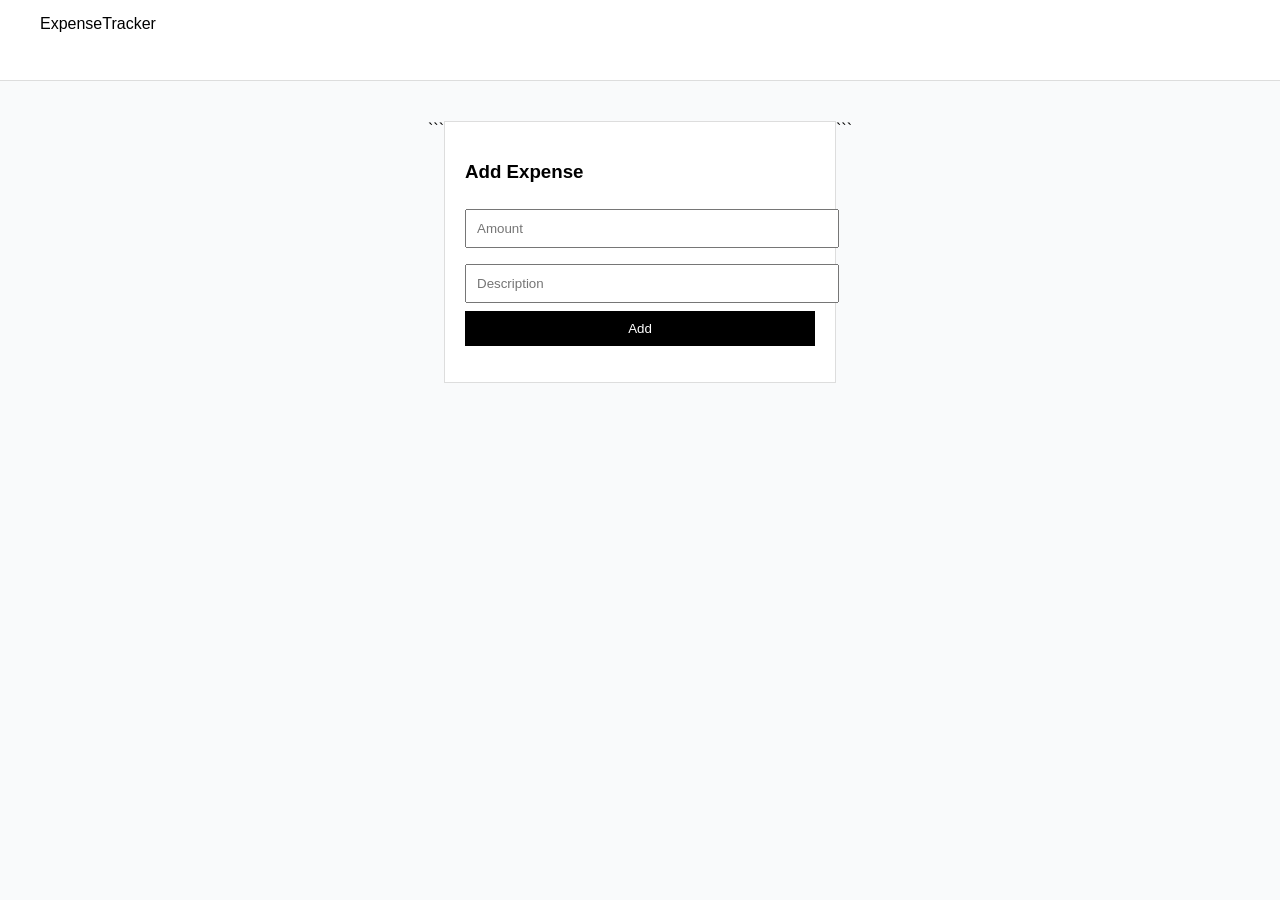
==== expense-tracker/expense-tracker/src/main/resources/static/index.html @ 2851a175 "Add files via upload" ====
<!DOCTYPE html>

<html>
<head>
    <title>Expense Tracker</title>
    <link rel="stylesheet" href="style.css">
</head>

<body>

<div class="navbar">
    <div class="logo">ExpenseTracker</div>
    <div class="nav-links">
        <button onclick="showSection('expense')">Add Expense</button>
        <button onclick="showSection('table')">View Expenses</button>
        <button onclick="showSection('category')">Categories</button>
        <button onclick="showSection('budget')">Budget</button>
    </div>
</div>

<div class="container">

    ```
    <div id="expense" class="card">
        <h3>Add Expense</h3>
        <input id="amount" placeholder="Amount">
        <input id="desc" placeholder="Description">
        <button onclick="addExpense()">Add</button>
        <p id="message"></p>
    </div>

    <div id="table" class="card hidden">
        <h3>All Expenses</h3>
        <table>
            <thead>
            <tr>
                <th>Amount</th>
                <th>Description</th>
            </tr>
            </thead>
            <tbody id="expenseTable"></tbody>
        </table>
    </div>

    <div id="category" class="card hidden">
        <h3>Add Category</h3>
        <input id="catName">
        <button onclick="addCategory()">Add</button>
    </div>

    <div id="budget" class="card hidden">
        <h3>Set Budget</h3>
        <input id="month">
        <input id="budgetAmount">
        <button onclick="addBudget()">Save</button>
    </div>
    ```

</div>

<script src="app.js"></script>

</body>
</html>
---- expense-tracker/expense-tracker/src/main/resources/static/style.css ----
body {
margin: 0;
font-family: sans-serif;
background: #f9fafb;
}

.navbar {
display: flex;
justify-content: space-between;
padding: 15px 40px;
background: white;
border-bottom: 1px solid #ddd;
}

.nav-links {
display: flex;
gap: 20px;
}

.nav-links button {
background: none;
border: none;
cursor: pointer;
}

.container {
display: flex;
justify-content: center;
margin-top: 40px;
}

.card {
width: 350px;
padding: 20px;
background: white;
border: 1px solid #ddd;
}

input {
width: 100%;
padding: 10px;
margin: 8px 0;
}

button {
padding: 10px;
width: 100%;
background: black;
color: white;
border: none;
}

.hidden {
display: none;
}

table {
width: 100%;
margin-top: 10px;
}
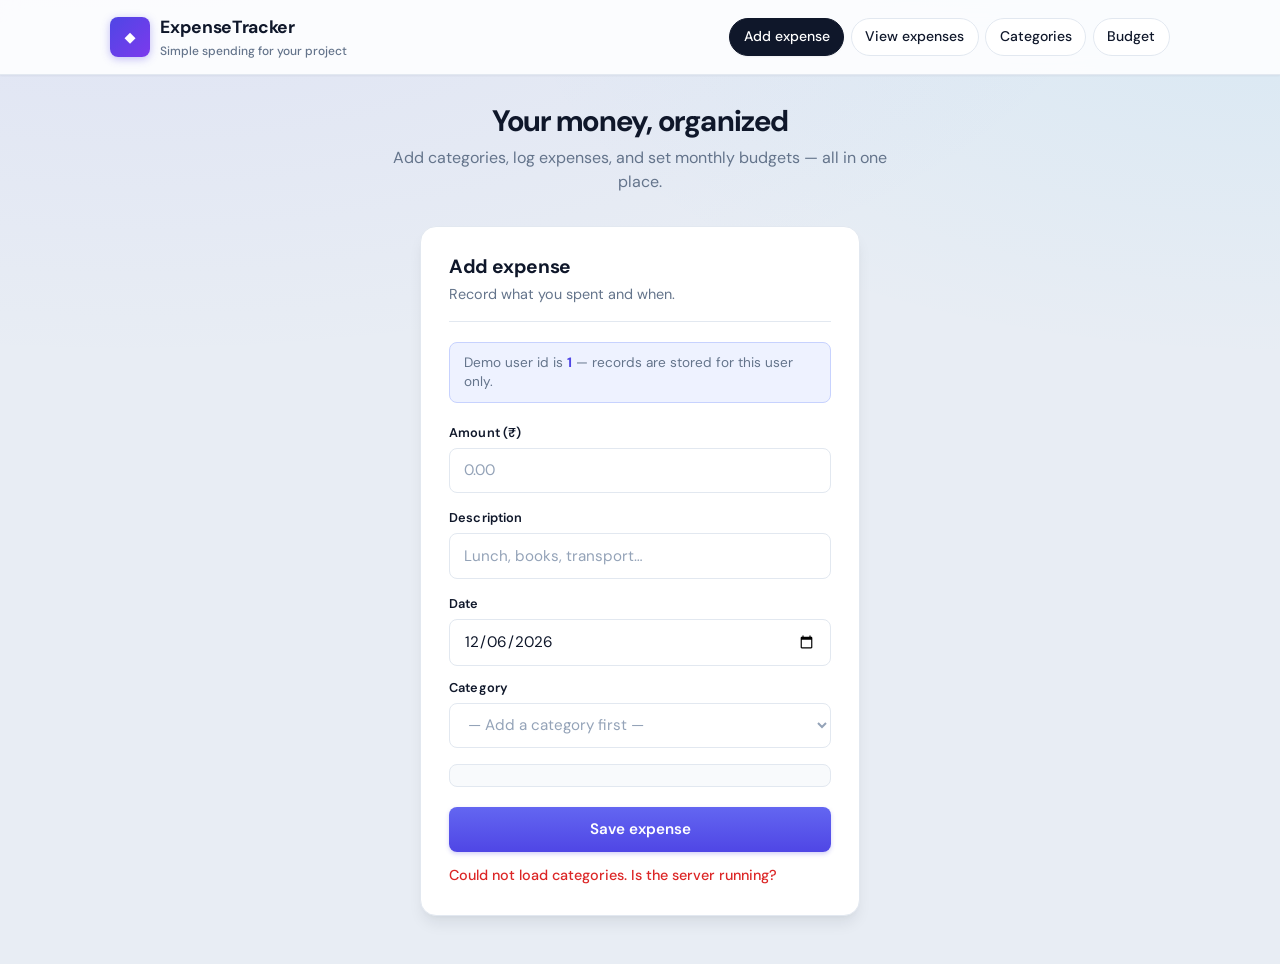
==== commit 3f63a519: "commit" ====
--- a/expense-tracker/expense-tracker/src/main/resources/static/index.html
+++ b/expense-tracker/expense-tracker/src/main/resources/static/index.html
@@ -1,64 +1,133 @@
 <!DOCTYPE html>
-
-<html>
+<html lang="en">
 <head>
+    <meta charset="UTF-8">
+    <meta name="viewport" content="width=device-width, initial-scale=1.0">
     <title>Expense Tracker</title>
+    <link rel="preconnect" href="https://fonts.googleapis.com">
+    <link rel="preconnect" href="https://fonts.gstatic.com" crossorigin>
+    <link href="https://fonts.googleapis.com/css2?family=DM+Sans:ital,opsz,wght@0,9..40,400;0,9..40,500;0,9..40,600;0,9..40,700&display=swap" rel="stylesheet">
     <link rel="stylesheet" href="style.css">
 </head>
+<body>
+    <header class="site-header">
+        <div class="site-header__inner">
+            <div class="brand" title="Expense Tracker">
+                <span class="brand__icon" aria-hidden="true">◆</span>
+                <div class="brand__text">
+                    <span class="brand__name">ExpenseTracker</span>
+                    <span class="brand__tagline">Simple spending for your project</span>
+                </div>
+            </div>
+            <nav class="nav" aria-label="Sections">
+                <button type="button" class="nav-btn active" data-section="expense">Add expense</button>
+                <button type="button" class="nav-btn" data-section="table">View expenses</button>
+                <button type="button" class="nav-btn" data-section="category">Categories</button>
+                <button type="button" class="nav-btn" data-section="budget">Budget</button>
+            </nav>
+        </div>
+    </header>
 
-<body>
+    <main class="page">
+        <div class="page__intro">
+            <h1 class="page__title">Your money, organized</h1>
+            <p class="page__subtitle">Add categories, log expenses, and set monthly budgets — all in one place.</p>
+        </div>
 
-<div class="navbar">
-    <div class="logo">ExpenseTracker</div>
-    <div class="nav-links">
-        <button onclick="showSection('expense')">Add Expense</button>
-        <button onclick="showSection('table')">View Expenses</button>
-        <button onclick="showSection('category')">Categories</button>
-        <button onclick="showSection('budget')">Budget</button>
-    </div>
-</div>
+        <div class="container">
+            <div id="expense" class="card">
+                <div class="card__head">
+                    <h2 class="card__title">Add expense</h2>
+                    <p class="card__desc">Record what you spent and when.</p>
+                </div>
+                <p class="callout">Demo user id is <strong>1</strong> — records are stored for this user only.</p>
+                <div class="field">
+                    <label for="amount">Amount (₹)</label>
+                    <input id="amount" type="number" min="0" step="0.01" placeholder="0.00" inputmode="decimal" required>
+                </div>
+                <div class="field">
+                    <label for="desc">Description</label>
+                    <input id="desc" type="text" placeholder="Lunch, books, transport…" autocomplete="off">
+                </div>
+                <div class="field-row">
+                    <div class="field">
+                        <label for="expenseDate">Date</label>
+                        <input id="expenseDate" type="date" required>
+                    </div>
+                    <div class="field">
+                        <label for="categorySelect">Category</label>
+                        <select id="categorySelect" required>
+                            <option value="">— Add a category first —</option>
+                        </select>
+                    </div>
+                </div>
+                <p id="expense-total" class="total-line" aria-live="polite"></p>
+                <button type="button" class="btn btn--primary" onclick="addExpense()">Save expense</button>
+                <p id="message" class="message" role="status"></p>
+            </div>
 
-<div class="container">
+            <div id="table" class="card card--wide hidden">
+                <div class="card__head">
+                    <h2 class="card__title">Your expenses</h2>
+                    <p class="card__desc">Newest first. Amounts in Indian rupees (₹).</p>
+                </div>
+                <div class="table-wrap">
+                    <table class="data-table">
+                        <thead>
+                            <tr>
+                                <th>Date</th>
+                                <th>Category</th>
+                                <th>Amount</th>
+                                <th>Description</th>
+                            </tr>
+                        </thead>
+                        <tbody id="expenseTable"></tbody>
+                    </table>
+                </div>
+            </div>
 
-    ```
-    <div id="expense" class="card">
-        <h3>Add Expense</h3>
-        <input id="amount" placeholder="Amount">
-        <input id="desc" placeholder="Description">
-        <button onclick="addExpense()">Add</button>
-        <p id="message"></p>
-    </div>
+            <div id="category" class="card card--wide hidden">
+                <div class="card__head">
+                    <h2 class="card__title">Categories</h2>
+                    <p class="card__desc">Group expenses (e.g. Food, Travel) before you add spending.</p>
+                </div>
+                <div class="row">
+                    <div class="field field--grow">
+                        <label for="catName">New category name</label>
+                        <input id="catName" type="text" placeholder="e.g. Food, Stationery" autocomplete="off">
+                    </div>
+                    <div class="row-action">
+                        <button type="button" class="btn btn--secondary" onclick="addCategory()">Add category</button>
+                    </div>
+                </div>
+                <h3 class="list-heading">Your categories</h3>
+                <ul id="categoryList" class="pill-list"></ul>
+            </div>
 
-    <div id="table" class="card hidden">
-        <h3>All Expenses</h3>
-        <table>
-            <thead>
-            <tr>
-                <th>Amount</th>
-                <th>Description</th>
-            </tr>
-            </thead>
-            <tbody id="expenseTable"></tbody>
-        </table>
-    </div>
+            <div id="budget" class="card card--wide hidden">
+                <div class="card__head">
+                    <h2 class="card__title">Monthly budget</h2>
+                    <p class="card__desc">Set a target amount for any month to track against spending.</p>
+                </div>
+                <div class="row">
+                    <div class="field">
+                        <label for="month">Month</label>
+                        <input id="month" type="month" required>
+                    </div>
+                    <div class="field">
+                        <label for="budgetAmount">Amount (₹)</label>
+                        <input id="budgetAmount" type="number" min="0" step="0.01" placeholder="0.00" inputmode="decimal" required>
+                    </div>
+                    <div class="row-action">
+                        <button type="button" class="btn btn--primary" onclick="addBudget()">Save budget</button>
+                    </div>
+                </div>
+                <h3 class="list-heading">Saved budgets</h3>
+                <ul id="budgetList" class="data-list data-list--boxed"></ul>
+            </div>
+        </div>
+    </main>
 
-    <div id="category" class="card hidden">
-        <h3>Add Category</h3>
-        <input id="catName">
-        <button onclick="addCategory()">Add</button>
-    </div>
-
-    <div id="budget" class="card hidden">
-        <h3>Set Budget</h3>
-        <input id="month">
-        <input id="budgetAmount">
-        <button onclick="addBudget()">Save</button>
-    </div>
-    ```
-
-</div>
-
-<script src="app.js"></script>
-
+    <script src="app.js"></script>
 </body>
 </html>
--- a/expense-tracker/expense-tracker/src/main/resources/static/style.css
+++ b/expense-tracker/expense-tracker/src/main/resources/static/style.css
@@ -1,60 +1,628 @@
+/* Expense Tracker — layout & theme */
+:root {
+    --color-bg: #e8edf4;
+    --color-bg-mesh-1: rgba(99, 102, 241, 0.08);
+    --color-bg-mesh-2: rgba(14, 165, 233, 0.07);
+    --color-surface: #ffffff;
+    --color-surface-elevated: #f8fafc;
+    --color-border: #e2e8f0;
+    --color-border-strong: #cbd5e1;
+    --color-text: #0f172a;
+    --color-text-muted: #64748b;
+    --color-accent: #4f46e5;
+    --color-accent-hover: #4338ca;
+    --color-accent-soft: #eef2ff;
+    --color-success: #059669;
+    --color-error: #dc2626;
+    --color-warning-bg: #fffbeb;
+    --color-warning-border: #fcd34d;
+    --shadow-sm: 0 1px 2px rgba(15, 23, 42, 0.05);
+    --shadow-md: 0 4px 6px -1px rgba(15, 23, 42, 0.07), 0 2px 4px -2px rgba(15, 23, 42, 0.05);
+    --shadow-lg: 0 10px 15px -3px rgba(15, 23, 42, 0.08), 0 4px 6px -4px rgba(15, 23, 42, 0.05);
+    --radius-sm: 8px;
+    --radius-md: 12px;
+    --radius-lg: 16px;
+    --font: "DM Sans", system-ui, -apple-system, "Segoe UI", sans-serif;
+}
+
+*,
+*::before,
+*::after {
+    box-sizing: border-box;
+}
+
 body {
-margin: 0;
-font-family: sans-serif;
-background: #f9fafb;
-}
-
-.navbar {
-display: flex;
-justify-content: space-between;
-padding: 15px 40px;
-background: white;
-border-bottom: 1px solid #ddd;
-}
-
-.nav-links {
-display: flex;
-gap: 20px;
-}
-
-.nav-links button {
-background: none;
-border: none;
-cursor: pointer;
+    margin: 0;
+    min-height: 100vh;
+    font-family: var(--font);
+    font-size: 16px;
+    color: var(--color-text);
+    line-height: 1.5;
+    background-color: var(--color-bg);
+    background-image:
+        radial-gradient(ellipse 80% 50% at 10% -10%, var(--color-bg-mesh-1), transparent),
+        radial-gradient(ellipse 60% 40% at 100% 0%, var(--color-bg-mesh-2), transparent);
+    background-attachment: fixed;
+}
+
+h1, h2, h3 {
+    font-weight: 600;
+    line-height: 1.25;
+    margin: 0;
+}
+
+a {
+    color: var(--color-accent);
+}
+
+/* ——— Header ——— */
+.site-header {
+    position: sticky;
+    top: 0;
+    z-index: 100;
+    background: rgba(255, 255, 255, 0.86);
+    backdrop-filter: blur(10px);
+    -webkit-backdrop-filter: blur(10px);
+    border-bottom: 1px solid var(--color-border);
+    box-shadow: var(--shadow-sm);
+}
+
+.site-header__inner {
+    max-width: 1100px;
+    margin: 0 auto;
+    padding: 0.875rem 1.25rem;
+    display: flex;
+    flex-wrap: wrap;
+    align-items: center;
+    justify-content: space-between;
+    gap: 1rem;
+}
+
+.brand {
+    display: flex;
+    align-items: center;
+    gap: 0.65rem;
+    min-width: 0;
+}
+
+.brand__icon {
+    display: flex;
+    align-items: center;
+    justify-content: center;
+    width: 2.5rem;
+    height: 2.5rem;
+    border-radius: var(--radius-sm);
+    background: linear-gradient(135deg, var(--color-accent) 0%, #7c3aed 100%);
+    color: #fff;
+    font-size: 0.9rem;
+    line-height: 1;
+    box-shadow: 0 2px 8px rgba(79, 70, 229, 0.35);
+    flex-shrink: 0;
+}
+
+.brand__text {
+    display: flex;
+    flex-direction: column;
+    gap: 0.1rem;
+    min-width: 0;
+}
+
+.brand__name {
+    font-weight: 700;
+    font-size: 1.1rem;
+    letter-spacing: -0.02em;
+    color: var(--color-text);
+}
+
+.brand__tagline {
+    font-size: 0.75rem;
+    color: var(--color-text-muted);
+    font-weight: 500;
+}
+
+.nav {
+    display: flex;
+    flex-wrap: wrap;
+    gap: 0.4rem;
+    align-items: center;
+}
+
+.nav-btn {
+    padding: 0.45rem 0.85rem;
+    border: 1px solid var(--color-border);
+    border-radius: 999px;
+    background: var(--color-surface);
+    color: var(--color-text);
+    font: inherit;
+    font-size: 0.875rem;
+    font-weight: 500;
+    cursor: pointer;
+    transition:
+        background 0.18s ease,
+        border-color 0.18s ease,
+        color 0.18s ease,
+        box-shadow 0.18s ease;
+}
+
+.nav-btn:hover {
+    background: var(--color-surface-elevated);
+    border-color: var(--color-border-strong);
+    color: var(--color-text);
+}
+
+.nav-btn:focus-visible {
+    outline: 2px solid var(--color-accent);
+    outline-offset: 2px;
+}
+
+.nav-btn.active {
+    background: var(--color-text);
+    color: #fff;
+    border-color: var(--color-text);
+    box-shadow: var(--shadow-sm);
+}
+
+/* ——— Page ——— */
+.page {
+    max-width: 1100px;
+    margin: 0 auto;
+    padding: 1.75rem 1.25rem 3rem;
+}
+
+.page__intro {
+    text-align: center;
+    margin-bottom: 2rem;
+    padding: 0 0.5rem;
+}
+
+.page__title {
+    font-size: clamp(1.5rem, 3vw, 1.85rem);
+    font-weight: 700;
+    letter-spacing: -0.03em;
+    color: var(--color-text);
+    margin-bottom: 0.35rem;
+}
+
+.page__subtitle {
+    margin: 0;
+    font-size: 1rem;
+    color: var(--color-text-muted);
+    max-width: 32rem;
+    margin-left: auto;
+    margin-right: auto;
 }
 
 .container {
-display: flex;
-justify-content: center;
-margin-top: 40px;
-}
-
+    display: flex;
+    flex-direction: column;
+    align-items: stretch;
+    gap: 0;
+}
+
+/* ——— Cards ——— */
 .card {
-width: 350px;
-padding: 20px;
-background: white;
-border: 1px solid #ddd;
-}
-
-input {
-width: 100%;
-padding: 10px;
-margin: 8px 0;
-}
-
-button {
-padding: 10px;
-width: 100%;
-background: black;
-color: white;
-border: none;
+    width: 100%;
+    max-width: 440px;
+    margin: 0 auto;
+    padding: 1.75rem;
+    background: var(--color-surface);
+    border: 1px solid var(--color-border);
+    border-radius: var(--radius-lg);
+    box-shadow: var(--shadow-lg);
+}
+
+.card--wide {
+    max-width: 100%;
+}
+
+.card__head {
+    margin-bottom: 1.25rem;
+    padding-bottom: 1rem;
+    border-bottom: 1px solid var(--color-border);
+}
+
+.card__title {
+    font-size: 1.2rem;
+    font-weight: 700;
+    letter-spacing: -0.02em;
+    color: var(--color-text);
+}
+
+.card__desc {
+    margin: 0.35rem 0 0;
+    font-size: 0.9rem;
+    color: var(--color-text-muted);
+    line-height: 1.45;
+}
+
+.callout {
+    font-size: 0.85rem;
+    line-height: 1.4;
+    color: var(--color-text-muted);
+    background: var(--color-accent-soft);
+    border: 1px solid #c7d2fe;
+    border-radius: var(--radius-sm);
+    padding: 0.65rem 0.85rem;
+    margin: 0 0 1.25rem;
+}
+
+.callout strong {
+    color: var(--color-accent);
+    font-weight: 700;
+}
+
+.field {
+    margin-bottom: 0.2rem;
+}
+
+.field label {
+    display: block;
+    font-size: 0.8rem;
+    font-weight: 600;
+    color: var(--color-text);
+    margin-bottom: 0.35rem;
+    letter-spacing: 0.01em;
+}
+
+.field-row {
+    display: flex;
+    flex-wrap: wrap;
+    gap: 0 1rem;
+    margin-bottom: 0.2rem;
+}
+
+.field-row .field {
+    flex: 1 1 12rem;
+    min-width: 0;
+    margin-bottom: 0;
+}
+
+.field--grow {
+    flex: 1 1 200px;
+    min-width: 0;
+    margin-bottom: 0;
+}
+
+input[type="text"],
+input[type="number"],
+input[type="date"],
+input[type="month"],
+select {
+    width: 100%;
+    padding: 0.65rem 0.85rem;
+    margin: 0 0 0.75rem;
+    border: 1px solid var(--color-border);
+    border-radius: var(--radius-sm);
+    font: inherit;
+    font-size: 0.95rem;
+    color: var(--color-text);
+    background: var(--color-surface);
+    transition: border-color 0.15s, box-shadow 0.15s, background 0.15s;
+}
+
+input::placeholder,
+select:invalid {
+    color: #94a3b8;
+}
+
+input:hover,
+select:hover {
+    border-color: var(--color-border-strong);
+}
+
+input:focus,
+select:focus {
+    outline: none;
+    border-color: var(--color-accent);
+    box-shadow: 0 0 0 3px rgba(79, 70, 229, 0.2);
+    background: #fff;
+}
+
+/* ——— Buttons ——— */
+button.btn {
+    width: 100%;
+}
+
+button.btn--primary {
+    margin-top: 0.5rem;
+    padding: 0.7rem 1.1rem;
+    border: none;
+    border-radius: var(--radius-sm);
+    background: linear-gradient(180deg, #6366f1 0%, var(--color-accent) 100%);
+    color: #fff;
+    font: inherit;
+    font-weight: 600;
+    font-size: 0.95rem;
+    cursor: pointer;
+    box-shadow: 0 2px 4px rgba(79, 70, 229, 0.25);
+    transition: filter 0.15s, transform 0.12s, box-shadow 0.15s;
+}
+
+button.btn--primary:hover {
+    filter: brightness(1.05);
+    box-shadow: 0 4px 12px rgba(79, 70, 229, 0.3);
+}
+
+button.btn--primary:active {
+    transform: translateY(1px);
+}
+
+button.btn--primary:focus-visible {
+    outline: 2px solid var(--color-accent);
+    outline-offset: 2px;
+}
+
+button.btn--secondary {
+    margin-top: 0;
+    padding: 0.7rem 1.1rem;
+    border: 1px solid var(--color-border-strong);
+    border-radius: var(--radius-sm);
+    background: var(--color-surface);
+    color: var(--color-text);
+    font: inherit;
+    font-weight: 600;
+    font-size: 0.95rem;
+    cursor: pointer;
+    transition: background 0.15s, border-color 0.15s, box-shadow 0.15s;
+}
+
+button.btn--secondary:hover {
+    background: var(--color-surface-elevated);
+    border-color: var(--color-text-muted);
+}
+
+.row {
+    display: flex;
+    flex-wrap: wrap;
+    gap: 1rem 1.25rem;
+    align-items: flex-end;
+}
+
+.row > .field,
+.row > div:not(.row-action) {
+    flex: 1 1 160px;
+    min-width: 0;
+}
+
+.row-action {
+    flex: 0 0 auto;
+    padding-bottom: 0.2rem;
+}
+
+.row-action .btn--secondary,
+.row-action .btn--primary {
+    width: auto;
+    min-width: 8.5rem;
+    margin-top: 0;
+}
+
+#category .row-action {
+    display: flex;
+    align-items: flex-end;
+}
+
+#category .row-action .btn--secondary {
+    min-height: 2.75rem;
+}
+
+.message {
+    min-height: 1.4em;
+    margin: 0.85rem 0 0;
+    font-size: 0.9rem;
+    font-weight: 500;
+    color: var(--color-success);
+}
+
+.message-error {
+    color: var(--color-error);
+}
+
+.total-line {
+    font-size: 0.9rem;
+    line-height: 1.4;
+    color: var(--color-text);
+    background: var(--color-surface-elevated);
+    border-radius: var(--radius-sm);
+    padding: 0.65rem 0.9rem;
+    margin: 0.25rem 0 0.75rem;
+    border: 1px solid var(--color-border);
 }
 
 .hidden {
-display: none;
-}
-
-table {
-width: 100%;
-margin-top: 10px;
-}
+    display: none;
+}
+
+/* ——— Table ——— */
+.table-wrap {
+    margin-top: 0.25rem;
+    border: 1px solid var(--color-border);
+    border-radius: var(--radius-md);
+    overflow: auto;
+    -webkit-overflow-scrolling: touch;
+    background: var(--color-surface-elevated);
+    box-shadow: inset 0 1px 2px rgba(15, 23, 42, 0.04);
+}
+
+.data-table {
+    width: 100%;
+    border-collapse: collapse;
+    font-size: 0.9rem;
+}
+
+.data-table th,
+.data-table td {
+    padding: 0.7rem 0.85rem;
+    text-align: left;
+    border-bottom: 1px solid var(--color-border);
+    white-space: nowrap;
+}
+
+.data-table th:last-child,
+.data-table td:last-child {
+    white-space: normal;
+    min-width: 8rem;
+}
+
+.data-table thead th {
+    font-size: 0.7rem;
+    text-transform: uppercase;
+    letter-spacing: 0.07em;
+    font-weight: 700;
+    color: var(--color-text-muted);
+    background: #fff;
+    position: sticky;
+    top: 0;
+    z-index: 1;
+    box-shadow: 0 1px 0 var(--color-border);
+}
+
+.data-table tbody tr {
+    background: #fff;
+    transition: background 0.12s;
+}
+
+.data-table tbody tr:hover {
+    background: #f8fafc;
+}
+
+.data-table tbody tr:last-child td {
+    border-bottom: none;
+}
+
+.data-table td:nth-child(1) {
+    font-variant-numeric: tabular-nums;
+    color: var(--color-text-muted);
+    font-size: 0.88rem;
+}
+
+.data-table td:nth-child(2) {
+    font-weight: 500;
+    color: var(--color-text);
+}
+
+.data-table td:nth-child(3) {
+    font-weight: 700;
+    font-variant-numeric: tabular-nums;
+    color: var(--color-accent);
+}
+
+.empty,
+.data-table .empty {
+    color: var(--color-text-muted);
+    text-align: center;
+    padding: 1.5rem 1rem;
+    font-size: 0.95rem;
+    background: #fff;
+    white-space: normal;
+}
+
+/* ——— Lists ——— */
+.list-heading {
+    font-size: 0.8rem;
+    font-weight: 700;
+    text-transform: uppercase;
+    letter-spacing: 0.06em;
+    color: var(--color-text-muted);
+    margin: 1.5rem 0 0.65rem;
+}
+
+ul.pill-list {
+    list-style: none;
+    margin: 0;
+    padding: 0;
+    display: flex;
+    flex-wrap: wrap;
+    gap: 0.5rem;
+}
+
+.pill {
+    display: inline-flex;
+    align-items: center;
+    padding: 0.4rem 0.9rem;
+    background: linear-gradient(180deg, #fff 0%, #f1f5f9 100%);
+    border: 1px solid var(--color-border);
+    border-radius: 999px;
+    font-size: 0.9rem;
+    font-weight: 500;
+    color: var(--color-text);
+    box-shadow: var(--shadow-sm);
+}
+
+ul.data-list {
+    list-style: none;
+    margin: 0.35rem 0 0;
+    padding: 0;
+}
+
+.data-list--boxed {
+    display: flex;
+    flex-direction: column;
+    gap: 0.5rem;
+}
+
+.data-list--boxed li {
+    position: relative;
+    padding: 0.75rem 1rem 0.75rem 1.15rem;
+    background: var(--color-surface-elevated);
+    border: 1px solid var(--color-border);
+    border-radius: var(--radius-sm);
+    font-weight: 500;
+    font-variant-numeric: tabular-nums;
+    line-height: 1.4;
+    color: var(--color-text);
+    box-shadow: var(--shadow-sm);
+}
+
+.data-list--boxed li::before {
+    content: "";
+    position: absolute;
+    left: 0.55rem;
+    top: 0.5rem;
+    bottom: 0.5rem;
+    width: 3px;
+    border-radius: 2px;
+    background: var(--color-accent);
+}
+
+.empty-inline {
+    list-style: none;
+    padding: 0.75rem 0 !important;
+    text-align: center;
+    color: var(--color-text-muted) !important;
+    font-size: 0.95rem;
+    border: 1px dashed var(--color-border) !important;
+    background: transparent !important;
+}
+
+#budget .data-list--boxed .empty-inline::before {
+    display: none;
+}
+
+ul.data-list:not(.data-list--boxed) li {
+    margin: 0.35rem 0;
+    font-variant-numeric: tabular-nums;
+}
+
+/* ——— A11y ——— */
+@media (prefers-reduced-motion: reduce) {
+    *,
+    *::before,
+    *::after {
+        transition-duration: 0.01ms !important;
+    }
+}
+
+@media (max-width: 600px) {
+    .page__intro {
+        margin-bottom: 1.5rem;
+    }
+
+    .card {
+        padding: 1.25rem 1.1rem;
+    }
+
+    .nav-btn {
+        font-size: 0.8rem;
+        padding: 0.4rem 0.7rem;
+    }
+}
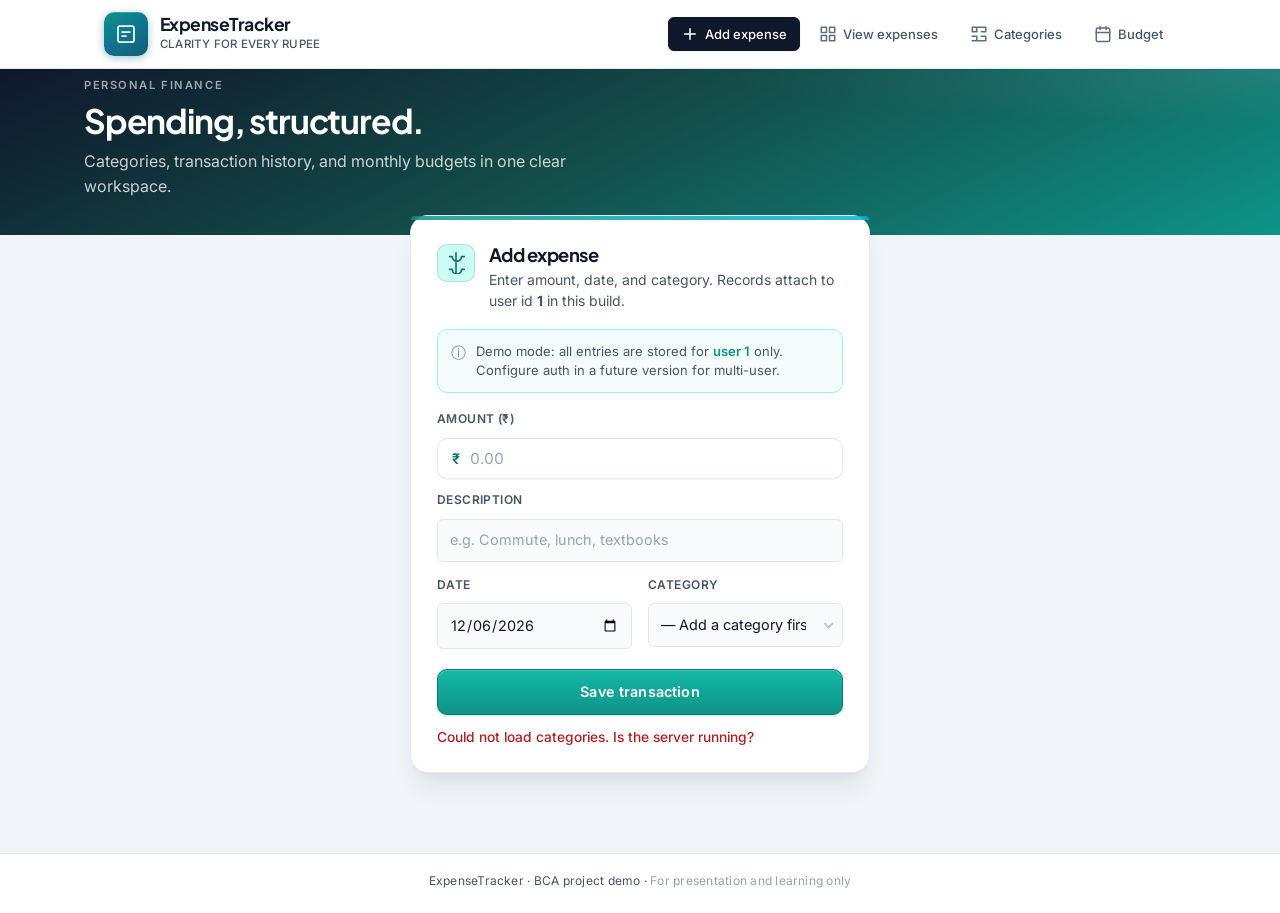
==== commit f82e4658: "ui changes" ====
--- a/expense-tracker/expense-tracker/src/main/resources/static/index.html
+++ b/expense-tracker/expense-tracker/src/main/resources/static/index.html
@@ -3,82 +3,141 @@
 <head>
     <meta charset="UTF-8">
     <meta name="viewport" content="width=device-width, initial-scale=1.0">
-    <title>Expense Tracker</title>
+    <meta name="theme-color" content="#0f172a">
+    <title>ExpenseTracker — Personal finance</title>
     <link rel="preconnect" href="https://fonts.googleapis.com">
     <link rel="preconnect" href="https://fonts.gstatic.com" crossorigin>
-    <link href="https://fonts.googleapis.com/css2?family=DM+Sans:ital,opsz,wght@0,9..40,400;0,9..40,500;0,9..40,600;0,9..40,700&display=swap" rel="stylesheet">
+    <link href="https://fonts.googleapis.com/css2?family=Inter:wght@400;500;600;700&family=Plus+Jakarta+Sans:wght@600;700&display=swap" rel="stylesheet">
     <link rel="stylesheet" href="style.css">
 </head>
 <body>
-    <header class="site-header">
-        <div class="site-header__inner">
-            <div class="brand" title="Expense Tracker">
-                <span class="brand__icon" aria-hidden="true">◆</span>
-                <div class="brand__text">
-                    <span class="brand__name">ExpenseTracker</span>
-                    <span class="brand__tagline">Simple spending for your project</span>
-                </div>
-            </div>
-            <nav class="nav" aria-label="Sections">
-                <button type="button" class="nav-btn active" data-section="expense">Add expense</button>
-                <button type="button" class="nav-btn" data-section="table">View expenses</button>
-                <button type="button" class="nav-btn" data-section="category">Categories</button>
-                <button type="button" class="nav-btn" data-section="budget">Budget</button>
-            </nav>
-        </div>
-    </header>
-
-    <main class="page">
-        <div class="page__intro">
-            <h1 class="page__title">Your money, organized</h1>
-            <p class="page__subtitle">Add categories, log expenses, and set monthly budgets — all in one place.</p>
-        </div>
-
-        <div class="container">
-            <div id="expense" class="card">
-                <div class="card__head">
-                    <h2 class="card__title">Add expense</h2>
-                    <p class="card__desc">Record what you spent and when.</p>
-                </div>
-                <p class="callout">Demo user id is <strong>1</strong> — records are stored for this user only.</p>
+    <div class="app">
+        <header class="site-header">
+            <div class="site-header__inner">
+                <div class="brand" title="Expense Tracker">
+                    <span class="brand__mark" aria-hidden="true">
+                        <svg width="24" height="24" viewBox="0 0 24 24" fill="none" xmlns="http://www.w3.org/2000/svg" aria-hidden="true">
+                            <path d="M4 6a2 2 0 012-2h12a2 2 0 012 2v12a2 2 0 01-2 2H6a2 2 0 01-2-2V6z" stroke="currentColor" stroke-width="1.75" stroke-linejoin="round"/>
+                            <path d="M8 10h8M8 14h4" stroke="currentColor" stroke-width="1.75" stroke-linecap="round"/>
+                        </svg>
+                    </span>
+                    <div class="brand__text">
+                        <span class="brand__name">ExpenseTracker</span>
+                        <span class="brand__tagline">Clarity for every rupee</span>
+                    </div>
+                </div>
+                <nav class="nav" aria-label="Primary">
+                    <button type="button" class="nav-btn active" data-section="expense" title="Add expense">
+                        <span class="nav-btn__ic" aria-hidden="true">
+                            <svg width="18" height="18" viewBox="0 0 24 24" fill="none" stroke="currentColor" stroke-width="2" stroke-linecap="round" stroke-linejoin="round"><path d="M12 5v14M5 12h14"/></svg>
+                        </span>
+                        <span class="nav-btn__txt">Add expense</span>
+                    </button>
+                    <button type="button" class="nav-btn" data-section="table" title="View expenses">
+                        <span class="nav-btn__ic" aria-hidden="true">
+                            <svg width="18" height="18" viewBox="0 0 24 24" fill="none" stroke="currentColor" stroke-width="2" stroke-linecap="round" stroke-linejoin="round"><path d="M3 3h7v7H3zM14 3h7v7h-7zM14 14h7v7h-7zM3 14h7v7H3z"/></svg>
+                        </span>
+                        <span class="nav-btn__txt">View expenses</span>
+                    </button>
+                    <button type="button" class="nav-btn" data-section="category" title="Categories">
+                        <span class="nav-btn__ic" aria-hidden="true">
+                            <svg width="18" height="18" viewBox="0 0 24 24" fill="none" stroke="currentColor" stroke-width="2" stroke-linecap="round" stroke-linejoin="round"><path d="M3 3h6v6H3zM15 3h6v6h-6M10 3h4M10 21h4M3 15h6v6H3M15 15h6v6h-6"/></svg>
+                        </span>
+                        <span class="nav-btn__txt">Categories</span>
+                    </button>
+                    <button type="button" class="nav-btn" data-section="budget" title="Budget">
+                        <span class="nav-btn__ic" aria-hidden="true">
+                            <svg width="18" height="18" viewBox="0 0 24 24" fill="none" stroke="currentColor" stroke-width="2" stroke-linecap="round" stroke-linejoin="round"><rect x="3" y="4" width="18" height="18" rx="2" ry="2"/><path d="M16 2v4M8 2v4M3 10h18"/></svg>
+                        </span>
+                        <span class="nav-btn__txt">Budget</span>
+                    </button>
+                </nav>
+            </div>
+        </header>
+
+        <main>
+            <div class="hero-wrap">
+                <div class="hero__inner">
+                    <section class="hero" aria-labelledby="page-heading">
+                        <p class="hero__eyebrow">Personal finance</p>
+                        <h1 id="page-heading" class="hero__title">Spending, structured.</h1>
+                        <p class="hero__lede">Categories, transaction history, and monthly budgets in one clear workspace.</p>
+                    </section>
+                </div>
+            </div>
+
+            <div class="page page--main">
+            <div class="container">
+            <div id="expense" class="card card--primary">
+                <div class="card__head">
+                    <span class="card__icon" aria-hidden="true">
+                        <svg width="22" height="22" viewBox="0 0 24 24" fill="none" stroke="currentColor" stroke-width="1.8" stroke-linecap="round" stroke-linejoin="round"><path d="M12 1v22M5 5h3a4 4 0 0010 0h3M5 19h3a4 4 0 0010 0h3"/></svg>
+                    </span>
+                    <div class="card__headtext">
+                        <h2 class="card__title">Add expense</h2>
+                        <p class="card__desc">Enter amount, date, and category. Records attach to user id <strong>1</strong> in this build.</p>
+                    </div>
+                </div>
+                <p class="callout">
+                    <span class="callout__icon" aria-hidden="true">ⓘ</span>
+                    <span>Demo mode: all entries are stored for <strong>user 1</strong> only. Configure auth in a future version for multi-user.</span>
+                </p>
                 <div class="field">
                     <label for="amount">Amount (₹)</label>
-                    <input id="amount" type="number" min="0" step="0.01" placeholder="0.00" inputmode="decimal" required>
+                    <div class="input-affix input-affix--currency" data-field="amount">
+                        <input
+                            id="amount"
+                            class="input-currency"
+                            type="text"
+                            inputmode="decimal"
+                            autocomplete="off"
+                            placeholder="0.00"
+                        />
+                    </div>
                 </div>
                 <div class="field">
                     <label for="desc">Description</label>
-                    <input id="desc" type="text" placeholder="Lunch, books, transport…" autocomplete="off">
+                    <input id="desc" type="text" placeholder="e.g. Commute, lunch, textbooks" autocomplete="off">
                 </div>
                 <div class="field-row">
                     <div class="field">
                         <label for="expenseDate">Date</label>
-                        <input id="expenseDate" type="date" required>
+                        <input id="expenseDate" type="date" />
                     </div>
                     <div class="field">
                         <label for="categorySelect">Category</label>
-                        <select id="categorySelect" required>
-                            <option value="">— Add a category first —</option>
-                        </select>
+                        <div class="select-wrap">
+                            <select id="categorySelect" aria-label="Spending category">
+                                <option value="">— Add a category first —</option>
+                            </select>
+                        </div>
                     </div>
                 </div>
                 <p id="expense-total" class="total-line" aria-live="polite"></p>
-                <button type="button" class="btn btn--primary" onclick="addExpense()">Save expense</button>
+                <button type="button" class="btn btn--primary" onclick="addExpense()">
+                    <span>Save transaction</span>
+                </button>
                 <p id="message" class="message" role="status"></p>
             </div>
 
-            <div id="table" class="card card--wide hidden">
-                <div class="card__head">
-                    <h2 class="card__title">Your expenses</h2>
-                    <p class="card__desc">Newest first. Amounts in Indian rupees (₹).</p>
+            <div id="table" class="card card--wide card--panel hidden">
+                <div class="card__head">
+                    <span class="card__icon card__icon--muted" aria-hidden="true">
+                        <svg width="22" height="22" viewBox="0 0 24 24" fill="none" stroke="currentColor" stroke-width="1.8"><path d="M4 6h16M4 10h16M4 14h10M4 18h6"/></svg>
+                    </span>
+                    <div class="card__headtext">
+                        <h2 class="card__title">Transaction history</h2>
+                        <p class="card__desc">Newest entries first. Amounts in Indian rupees (₹).</p>
+                    </div>
                 </div>
                 <div class="table-wrap">
                     <table class="data-table">
                         <thead>
                             <tr>
-                                <th>Date</th>
-                                <th>Category</th>
-                                <th>Amount</th>
-                                <th>Description</th>
+                                <th scope="col">Date</th>
+                                <th scope="col">Category</th>
+                                <th scope="col" class="th-amount">Amount</th>
+                                <th scope="col">Description</th>
                             </tr>
                         </thead>
                         <tbody id="expenseTable"></tbody>
@@ -86,48 +145,72 @@
                 </div>
             </div>
 
-            <div id="category" class="card card--wide hidden">
-                <div class="card__head">
-                    <h2 class="card__title">Categories</h2>
-                    <p class="card__desc">Group expenses (e.g. Food, Travel) before you add spending.</p>
+            <div id="category" class="card card--wide card--panel hidden">
+                <div class="card__head">
+                    <span class="card__icon" aria-hidden="true">
+                        <svg width="22" height="22" viewBox="0 0 24 24" fill="none" stroke="currentColor" stroke-width="1.8"><path d="M3 3h6v6H3zM15 3h6v6h-6M3 15h6v6H3M12 3v18"/></svg>
+                    </span>
+                    <div class="card__headtext">
+                        <h2 class="card__title">Categories</h2>
+                        <p class="card__desc">Define labels before you log spend—food, travel, fees, and more.</p>
+                    </div>
                 </div>
                 <div class="row">
                     <div class="field field--grow">
-                        <label for="catName">New category name</label>
-                        <input id="catName" type="text" placeholder="e.g. Food, Stationery" autocomplete="off">
+                        <label for="catName">New category</label>
+                        <input id="catName" type="text" placeholder="Type a name, then add" autocomplete="off">
                     </div>
                     <div class="row-action">
                         <button type="button" class="btn btn--secondary" onclick="addCategory()">Add category</button>
                     </div>
                 </div>
-                <h3 class="list-heading">Your categories</h3>
+                <h3 class="list-heading">Active categories</h3>
                 <ul id="categoryList" class="pill-list"></ul>
             </div>
 
-            <div id="budget" class="card card--wide hidden">
-                <div class="card__head">
-                    <h2 class="card__title">Monthly budget</h2>
-                    <p class="card__desc">Set a target amount for any month to track against spending.</p>
+            <div id="budget" class="card card--wide card--panel hidden">
+                <div class="card__head">
+                    <span class="card__icon" aria-hidden="true">
+                        <svg width="22" height="22" viewBox="0 0 24 24" fill="none" stroke="currentColor" stroke-width="1.8"><rect x="3" y="4" width="18" height="18" rx="2"/><path d="M3 10h18M8 2v4M16 2v4"/></svg>
+                    </span>
+                    <div class="card__headtext">
+                        <h2 class="card__title">Monthly budget</h2>
+                        <p class="card__desc">Set a cap per calendar month. Compare with actual spend manually or extend with analytics later.</p>
+                    </div>
                 </div>
                 <div class="row">
                     <div class="field">
                         <label for="month">Month</label>
-                        <input id="month" type="month" required>
-                    </div>
-                    <div class="field">
-                        <label for="budgetAmount">Amount (₹)</label>
-                        <input id="budgetAmount" type="number" min="0" step="0.01" placeholder="0.00" inputmode="decimal" required>
+                        <input id="month" type="month" />
+                    </div>
+                    <div class="field">
+                        <label for="budgetAmount">Budget (₹)</label>
+                        <div class="input-affix input-affix--currency" data-field="budget">
+                            <input
+                                id="budgetAmount"
+                                class="input-currency"
+                                type="text"
+                                inputmode="decimal"
+                                autocomplete="off"
+                                placeholder="0.00"
+                            />
+                        </div>
                     </div>
                     <div class="row-action">
                         <button type="button" class="btn btn--primary" onclick="addBudget()">Save budget</button>
                     </div>
                 </div>
-                <h3 class="list-heading">Saved budgets</h3>
+                <h3 class="list-heading">Saved plans</h3>
                 <ul id="budgetList" class="data-list data-list--boxed"></ul>
             </div>
-        </div>
-    </main>
-
+            </div>
+            </div>
+        </main>
+
+        <footer class="site-footer">
+            <p class="site-footer__text">ExpenseTracker · BCA project demo · <span class="site-footer__muted">For presentation and learning only</span></p>
+        </footer>
+    </div>
     <script src="app.js"></script>
 </body>
 </html>
--- a/expense-tracker/expense-tracker/src/main/resources/static/style.css
+++ b/expense-tracker/expense-tracker/src/main/resources/static/style.css
@@ -1,28 +1,31 @@
-/* Expense Tracker — layout & theme */
+/* ExpenseTracker — professional UI (v2) */
 :root {
-    --color-bg: #e8edf4;
-    --color-bg-mesh-1: rgba(99, 102, 241, 0.08);
-    --color-bg-mesh-2: rgba(14, 165, 233, 0.07);
-    --color-surface: #ffffff;
-    --color-surface-elevated: #f8fafc;
-    --color-border: #e2e8f0;
-    --color-border-strong: #cbd5e1;
-    --color-text: #0f172a;
-    --color-text-muted: #64748b;
-    --color-accent: #4f46e5;
-    --color-accent-hover: #4338ca;
-    --color-accent-soft: #eef2ff;
-    --color-success: #059669;
-    --color-error: #dc2626;
-    --color-warning-bg: #fffbeb;
-    --color-warning-border: #fcd34d;
-    --shadow-sm: 0 1px 2px rgba(15, 23, 42, 0.05);
-    --shadow-md: 0 4px 6px -1px rgba(15, 23, 42, 0.07), 0 2px 4px -2px rgba(15, 23, 42, 0.05);
-    --shadow-lg: 0 10px 15px -3px rgba(15, 23, 42, 0.08), 0 4px 6px -4px rgba(15, 23, 42, 0.05);
-    --radius-sm: 8px;
-    --radius-md: 12px;
-    --radius-lg: 16px;
-    --font: "DM Sans", system-ui, -apple-system, "Segoe UI", sans-serif;
+    --ink: #0f172a;
+    --ink-muted: #475569;
+    --ink-soft: #94a3b8;
+    --surface: #ffffff;
+    --surface-2: #f8fafc;
+    --surface-3: #f1f5f9;
+    --border: #e2e8f0;
+    --border-strong: #cbd5e1;
+    --accent: #0e7490;
+    --accent-hover: #0d9488;
+    --accent-weak: #ccfbf1;
+    --accent-fg: #0d3d3d;
+    --indigo: #4f46e5;
+    --success: #047857;
+    --error: #b91c1c;
+    --font-sans: "Inter", system-ui, -apple-system, "Segoe UI", sans-serif;
+    --font-display: "Plus Jakarta Sans", var(--font-sans);
+    --shadow-xs: 0 1px 2px rgba(15, 23, 42, 0.04);
+    --shadow-sm: 0 1px 3px rgba(15, 23, 42, 0.06);
+    --shadow-md: 0 4px 6px -1px rgba(15, 23, 42, 0.08), 0 2px 4px -2px rgba(15, 23, 42, 0.04);
+    --shadow-lg: 0 20px 25px -5px rgba(15, 23, 42, 0.07), 0 8px 10px -6px rgba(15, 23, 42, 0.05);
+    --r-sm: 6px;
+    --r-md: 10px;
+    --r-lg: 14px;
+    --r-xl: 18px;
+    --max: 920px;
 }
 
 *,
@@ -31,46 +34,46 @@
     box-sizing: border-box;
 }
 
+html {
+    -webkit-text-size-adjust: 100%;
+}
+
+::selection {
+    background: #99f6e4;
+    color: var(--ink);
+}
+
 body {
     margin: 0;
     min-height: 100vh;
-    font-family: var(--font);
-    font-size: 16px;
-    color: var(--color-text);
-    line-height: 1.5;
-    background-color: var(--color-bg);
-    background-image:
-        radial-gradient(ellipse 80% 50% at 10% -10%, var(--color-bg-mesh-1), transparent),
-        radial-gradient(ellipse 60% 40% at 100% 0%, var(--color-bg-mesh-2), transparent);
-    background-attachment: fixed;
-}
-
-h1, h2, h3 {
-    font-weight: 600;
-    line-height: 1.25;
-    margin: 0;
-}
-
-a {
-    color: var(--color-accent);
+    font-family: var(--font-sans);
+    font-size: 15px;
+    line-height: 1.55;
+    color: var(--ink);
+    background: var(--surface-3);
+    color-scheme: only light;
+}
+
+.app {
+    min-height: 100vh;
+    display: flex;
+    flex-direction: column;
 }
 
 /* ——— Header ——— */
 .site-header {
     position: sticky;
     top: 0;
-    z-index: 100;
-    background: rgba(255, 255, 255, 0.86);
-    backdrop-filter: blur(10px);
-    -webkit-backdrop-filter: blur(10px);
-    border-bottom: 1px solid var(--color-border);
-    box-shadow: var(--shadow-sm);
+    z-index: 200;
+    background: var(--surface);
+    border-bottom: 1px solid var(--border);
+    box-shadow: var(--shadow-xs);
 }
 
 .site-header__inner {
-    max-width: 1100px;
+    max-width: 1120px;
     margin: 0 auto;
-    padding: 0.875rem 1.25rem;
+    padding: 0.75rem 1.5rem;
     display: flex;
     flex-wrap: wrap;
     align-items: center;
@@ -81,206 +84,435 @@
 .brand {
     display: flex;
     align-items: center;
-    gap: 0.65rem;
+    gap: 0.75rem;
     min-width: 0;
 }
 
-.brand__icon {
+.brand__mark {
     display: flex;
     align-items: center;
     justify-content: center;
-    width: 2.5rem;
-    height: 2.5rem;
-    border-radius: var(--radius-sm);
-    background: linear-gradient(135deg, var(--color-accent) 0%, #7c3aed 100%);
-    color: #fff;
-    font-size: 0.9rem;
-    line-height: 1;
-    box-shadow: 0 2px 8px rgba(79, 70, 229, 0.35);
+    width: 2.75rem;
+    height: 2.75rem;
+    border-radius: var(--r-md);
+    background: linear-gradient(145deg, #0d9488 0%, #0e7490 50%, #155e75 100%);
+    color: #f0fdfa;
+    box-shadow: 0 2px 8px rgba(14, 116, 144, 0.4), inset 0 1px 0 rgba(255, 255, 255, 0.15);
     flex-shrink: 0;
 }
 
 .brand__text {
     display: flex;
     flex-direction: column;
-    gap: 0.1rem;
+    gap: 0.05rem;
     min-width: 0;
 }
 
 .brand__name {
+    font-family: var(--font-display);
     font-weight: 700;
     font-size: 1.1rem;
-    letter-spacing: -0.02em;
-    color: var(--color-text);
+    letter-spacing: -0.03em;
+    color: var(--ink);
+    line-height: 1.2;
 }
 
 .brand__tagline {
-    font-size: 0.75rem;
-    color: var(--color-text-muted);
+    font-size: 0.72rem;
     font-weight: 500;
+    color: var(--ink-muted);
+    letter-spacing: 0.02em;
+    text-transform: uppercase;
 }
 
 .nav {
     display: flex;
     flex-wrap: wrap;
+    gap: 0.35rem;
+    align-items: center;
+}
+
+.nav-btn {
+    display: inline-flex;
+    align-items: center;
+    justify-content: center;
     gap: 0.4rem;
-    align-items: center;
-}
-
-.nav-btn {
-    padding: 0.45rem 0.85rem;
-    border: 1px solid var(--color-border);
-    border-radius: 999px;
-    background: var(--color-surface);
-    color: var(--color-text);
+    padding: 0.4rem 0.75rem;
+    border: 1px solid transparent;
+    border-radius: var(--r-sm);
+    background: transparent;
+    color: var(--ink-muted);
     font: inherit;
-    font-size: 0.875rem;
+    font-size: 0.8125rem;
     font-weight: 500;
     cursor: pointer;
-    transition:
-        background 0.18s ease,
-        border-color 0.18s ease,
-        color 0.18s ease,
-        box-shadow 0.18s ease;
+    transition: color 0.16s, background 0.16s, border-color 0.16s, box-shadow 0.16s;
+}
+
+.nav-btn__ic {
+    display: flex;
+    opacity: 0.85;
+}
+
+.nav-btn__txt {
+    white-space: nowrap;
 }
 
 .nav-btn:hover {
-    background: var(--color-surface-elevated);
-    border-color: var(--color-border-strong);
-    color: var(--color-text);
+    background: var(--surface-2);
+    color: var(--ink);
+    border-color: var(--border);
 }
 
 .nav-btn:focus-visible {
-    outline: 2px solid var(--color-accent);
+    outline: 2px solid var(--accent);
     outline-offset: 2px;
 }
 
 .nav-btn.active {
-    background: var(--color-text);
+    background: var(--ink);
     color: #fff;
-    border-color: var(--color-text);
+    border-color: var(--ink);
     box-shadow: var(--shadow-sm);
 }
 
-/* ——— Page ——— */
-.page {
-    max-width: 1100px;
+.nav-btn.active .nav-btn__ic {
+    opacity: 1;
+    color: #fff;
+}
+
+@media (max-width: 700px) {
+    .nav-btn__txt {
+        display: none;
+    }
+    .nav-btn {
+        padding: 0.55rem 0.65rem;
+    }
+    .nav-btn__ic {
+        width: 20px;
+        height: 20px;
+    }
+    .nav-btn__ic svg {
+        width: 20px;
+        height: 20px;
+    }
+}
+
+/* ——— Hero (full-bleed) ——— */
+.hero-wrap {
+    background: linear-gradient(155deg, #0f172a 0%, #134e4a 48%, #0d9488 100%);
+    color: #fff;
+    padding: 0 1rem 2.25rem;
+    position: relative;
+    overflow: hidden;
+}
+
+.hero-wrap::after {
+    content: "";
+    position: absolute;
+    inset: 0;
+    background: radial-gradient(ellipse 80% 60% at 100% 0%, rgba(255, 255, 255, 0.08), transparent 55%);
+    pointer-events: none;
+}
+
+.hero__inner {
+    max-width: 1120px;
     margin: 0 auto;
-    padding: 1.75rem 1.25rem 3rem;
-}
-
-.page__intro {
-    text-align: center;
-    margin-bottom: 2rem;
-    padding: 0 0.5rem;
-}
-
-.page__title {
-    font-size: clamp(1.5rem, 3vw, 1.85rem);
+    position: relative;
+    z-index: 1;
+}
+
+.hero {
+    padding: 0.5rem 0.25rem 0;
+    max-width: 38rem;
+}
+
+.hero__eyebrow {
+    margin: 0 0 0.4rem;
+    font-size: 0.7rem;
+    font-weight: 600;
+    letter-spacing: 0.14em;
+    text-transform: uppercase;
+    color: rgba(255, 255, 255, 0.6);
+}
+
+.hero__title {
+    font-family: var(--font-display);
+    font-size: clamp(1.75rem, 4vw, 2.1rem);
     font-weight: 700;
-    letter-spacing: -0.03em;
-    color: var(--color-text);
-    margin-bottom: 0.35rem;
-}
-
-.page__subtitle {
+    letter-spacing: -0.035em;
+    line-height: 1.15;
+    margin: 0 0 0.6rem;
+    text-wrap: balance;
+    color: #fff;
+}
+
+.hero__lede {
     margin: 0;
     font-size: 1rem;
-    color: var(--color-text-muted);
+    line-height: 1.55;
+    color: rgba(255, 255, 255, 0.78);
     max-width: 32rem;
-    margin-left: auto;
-    margin-right: auto;
+}
+
+/* ——— Main + cards ——— */
+.page--main {
+    max-width: 1120px;
+    margin: 0 auto;
+    padding: 0 1.5rem 3.5rem;
+    flex: 1;
+    margin-top: -1.25rem;
+    position: relative;
+    z-index: 2;
 }
 
 .container {
     display: flex;
     flex-direction: column;
-    align-items: stretch;
     gap: 0;
-}
-
-/* ——— Cards ——— */
+    align-items: center;
+}
+
+/* Cards */
 .card {
     width: 100%;
-    max-width: 440px;
-    margin: 0 auto;
-    padding: 1.75rem;
-    background: var(--color-surface);
-    border: 1px solid var(--color-border);
-    border-radius: var(--radius-lg);
+    max-width: 460px;
+    background: var(--surface);
+    border: 1px solid var(--border);
+    border-radius: var(--r-xl);
+    padding: 1.75rem 1.6rem 1.5rem;
     box-shadow: var(--shadow-lg);
+    margin: 0 auto 1.5rem;
+    position: relative;
+}
+
+.card::before {
+    content: "";
+    position: absolute;
+    top: 0;
+    left: 1.6rem;
+    right: 1.6rem;
+    height: 3px;
+    border-radius: 0 0 3px 3px;
+    background: linear-gradient(90deg, #0d9488, #06b6d4);
+    opacity: 0.85;
+}
+
+.card--primary::before {
+    left: 0;
+    right: 0;
+    width: 100%;
+    height: 4px;
+    border-radius: var(--r-xl) var(--r-xl) 0 0;
 }
 
 .card--wide {
-    max-width: 100%;
+    max-width: var(--max);
+}
+
+.card--panel {
+    border-radius: var(--r-lg);
+    padding: 1.5rem 1.5rem 1.4rem;
+}
+
+.card--panel::before {
+    left: 0;
+    right: 0;
+    top: 0;
+    width: 100%;
+    height: 2px;
+    background: linear-gradient(90deg, #cbd5e1, #e2e8f0);
+    opacity: 0.7;
+    border-radius: 0;
 }
 
 .card__head {
-    margin-bottom: 1.25rem;
-    padding-bottom: 1rem;
-    border-bottom: 1px solid var(--color-border);
+    display: flex;
+    align-items: flex-start;
+    gap: 0.85rem;
+    margin-bottom: 1.15rem;
+    padding-bottom: 0;
+    border-bottom: 0;
+}
+
+.card__headtext {
+    min-width: 0;
+    flex: 1;
+}
+
+.card__icon {
+    display: flex;
+    align-items: center;
+    justify-content: center;
+    width: 2.4rem;
+    height: 2.4rem;
+    border-radius: var(--r-md);
+    background: #ccfbf1;
+    color: #0f766e;
+    flex-shrink: 0;
+    border: 1px solid rgba(13, 148, 136, 0.2);
+}
+
+.card__icon--muted {
+    background: var(--surface-2);
+    color: var(--ink-muted);
+    border-color: var(--border);
 }
 
 .card__title {
-    font-size: 1.2rem;
+    font-family: var(--font-display);
+    font-size: 1.15rem;
     font-weight: 700;
-    letter-spacing: -0.02em;
-    color: var(--color-text);
+    letter-spacing: -0.025em;
+    color: var(--ink);
+    line-height: 1.2;
+    margin: 0 0 0.3rem;
 }
 
 .card__desc {
-    margin: 0.35rem 0 0;
-    font-size: 0.9rem;
-    color: var(--color-text-muted);
+    margin: 0;
+    font-size: 0.875rem;
+    color: var(--ink-muted);
     line-height: 1.45;
 }
 
 .callout {
-    font-size: 0.85rem;
+    display: flex;
+    gap: 0.6rem;
+    align-items: flex-start;
+    font-size: 0.8125rem;
+    line-height: 1.5;
+    color: var(--ink-muted);
+    background: linear-gradient(180deg, #f0fdfa 0%, #f8fafc 100%);
+    border: 1px solid #99f6e4;
+    border-radius: var(--r-md);
+    padding: 0.7rem 0.85rem;
+    margin: 0 0 1.1rem;
+}
+
+.callout__icon {
+    font-size: 0.95rem;
     line-height: 1.4;
-    color: var(--color-text-muted);
-    background: var(--color-accent-soft);
-    border: 1px solid #c7d2fe;
-    border-radius: var(--radius-sm);
-    padding: 0.65rem 0.85rem;
-    margin: 0 0 1.25rem;
+    flex-shrink: 0;
+    opacity: 0.7;
 }
 
 .callout strong {
-    color: var(--color-accent);
-    font-weight: 700;
+    color: #0d9488;
+    font-weight: 600;
 }
 
 .field {
-    margin-bottom: 0.2rem;
+    margin-bottom: 0.1rem;
 }
 
 .field label {
     display: block;
-    font-size: 0.8rem;
+    font-size: 0.75rem;
     font-weight: 600;
-    color: var(--color-text);
-    margin-bottom: 0.35rem;
-    letter-spacing: 0.01em;
+    text-transform: uppercase;
+    letter-spacing: 0.04em;
+    color: var(--ink-muted);
+    margin-bottom: 0.55rem;
+    margin-top: 0.1rem;
 }
 
 .field-row {
     display: flex;
     flex-wrap: wrap;
     gap: 0 1rem;
-    margin-bottom: 0.2rem;
+    margin-bottom: 0.1rem;
 }
 
 .field-row .field {
     flex: 1 1 12rem;
     min-width: 0;
-    margin-bottom: 0;
+    margin-bottom: 0.25rem;
 }
 
 .field--grow {
     flex: 1 1 200px;
     min-width: 0;
     margin-bottom: 0;
+}
+
+/* Currency: one unified field (no native spinners — use type="text" + inputmode) */
+.input-affix--currency {
+    position: relative;
+    display: flex;
+    align-items: stretch;
+    min-height: 2.6rem;
+    margin: 0 0 0.75rem;
+    border: 1px solid var(--border);
+    border-radius: var(--r-md);
+    background: #fff;
+    box-shadow: 0 1px 0 rgba(15, 23, 42, 0.04);
+    transition: border-color 0.16s, box-shadow 0.16s, background 0.16s;
+    overflow: hidden;
+}
+
+.input-affix--currency:hover {
+    border-color: #cbd5e1;
+}
+
+.input-affix--currency:focus-within {
+    border-color: #0d9488;
+    background: #fff;
+    box-shadow: 0 0 0 3px rgba(13, 148, 136, 0.22);
+}
+
+.input-affix--currency::before {
+    content: "₹";
+    position: absolute;
+    left: 0.9rem;
+    top: 50%;
+    transform: translateY(-50%);
+    font-size: 0.9rem;
+    font-weight: 600;
+    color: #0f766e;
+    pointer-events: none;
+    z-index: 1;
+    line-height: 1;
+}
+
+.input-affix--currency .input-currency,
+.input-affix--currency input {
+    width: 100%;
+    min-height: 2.45rem;
+    margin: 0 !important;
+    padding: 0.5rem 0.75rem 0.5rem 2.05rem !important;
+    border: none !important;
+    border-radius: var(--r-md);
+    background: transparent !important;
+    font: inherit;
+    font-size: 0.95rem;
+    font-weight: 500;
+    font-variant-numeric: tabular-nums;
+    line-height: 1.4;
+    color: var(--ink);
+    box-shadow: none !important;
+}
+
+.input-affix--currency input:focus,
+.input-affix--currency .input-currency:focus {
+    outline: none;
+}
+
+.input-affix--currency input::placeholder {
+    color: #94a3b8;
+    font-weight: 400;
+}
+
+/* If any <input type="number"> remains, hide steppers (Chrome / Firefox) */
+input[type="number"]::-webkit-outer-spin-button,
+input[type="number"]::-webkit-inner-spin-button {
+    -webkit-appearance: none;
+    margin: 0;
+}
+
+input[type="number"] {
+    -moz-appearance: textfield;
+    appearance: textfield;
 }
 
 input[type="text"],
@@ -289,15 +521,21 @@
 input[type="month"],
 select {
     width: 100%;
-    padding: 0.65rem 0.85rem;
-    margin: 0 0 0.75rem;
-    border: 1px solid var(--color-border);
-    border-radius: var(--radius-sm);
+    padding: 0.6rem 0.75rem;
+    margin: 0 0 0.65rem;
+    border: 1px solid var(--border);
+    border-radius: var(--r-sm);
     font: inherit;
-    font-size: 0.95rem;
-    color: var(--color-text);
-    background: var(--color-surface);
+    font-size: 0.9rem;
+    color: var(--ink);
+    background: var(--surface-2);
     transition: border-color 0.15s, box-shadow 0.15s, background 0.15s;
+}
+
+input:hover,
+select:hover {
+    border-color: var(--border-strong);
+    background: var(--surface);
 }
 
 input::placeholder,
@@ -305,17 +543,41 @@
     color: #94a3b8;
 }
 
-input:hover,
-select:hover {
-    border-color: var(--color-border-strong);
-}
-
 input:focus,
 select:focus {
     outline: none;
-    border-color: var(--color-accent);
-    box-shadow: 0 0 0 3px rgba(79, 70, 229, 0.2);
+    border-color: var(--accent);
     background: #fff;
+    box-shadow: 0 0 0 3px rgba(14, 116, 144, 0.18);
+}
+
+/* Native select: custom chevron */
+.select-wrap {
+    position: relative;
+    margin: 0 0 0.65rem;
+}
+
+.select-wrap::after {
+    content: "";
+    position: absolute;
+    right: 0.7rem;
+    top: 50%;
+    width: 0.45rem;
+    height: 0.45rem;
+    border-right: 2px solid var(--ink-soft);
+    border-bottom: 2px solid var(--ink-soft);
+    transform: translateY(-65%) rotate(45deg);
+    pointer-events: none;
+    opacity: 0.6;
+}
+
+.select-wrap select {
+    margin-bottom: 0;
+    margin: 0;
+    appearance: none;
+    -webkit-appearance: none;
+    padding-right: 2.25rem;
+    cursor: pointer;
 }
 
 /* ——— Buttons ——— */
@@ -324,23 +586,28 @@
 }
 
 button.btn--primary {
-    margin-top: 0.5rem;
-    padding: 0.7rem 1.1rem;
-    border: none;
-    border-radius: var(--radius-sm);
-    background: linear-gradient(180deg, #6366f1 0%, var(--color-accent) 100%);
+    display: flex;
+    align-items: center;
+    justify-content: center;
+    gap: 0.5rem;
+    margin-top: 0.35rem;
+    padding: 0.7rem 1.15rem;
+    border: 1px solid #0f766e;
+    border-radius: var(--r-md);
+    background: linear-gradient(180deg, #14b8a6 0%, #0d9488 100%);
     color: #fff;
     font: inherit;
     font-weight: 600;
-    font-size: 0.95rem;
+    font-size: 0.9rem;
+    letter-spacing: 0.01em;
     cursor: pointer;
-    box-shadow: 0 2px 4px rgba(79, 70, 229, 0.25);
-    transition: filter 0.15s, transform 0.12s, box-shadow 0.15s;
+    box-shadow: 0 1px 2px rgba(13, 148, 136, 0.25), inset 0 1px 0 rgba(255, 255, 255, 0.2);
+    transition: filter 0.16s, transform 0.12s, box-shadow 0.16s;
 }
 
 button.btn--primary:hover {
-    filter: brightness(1.05);
-    box-shadow: 0 4px 12px rgba(79, 70, 229, 0.3);
+    filter: brightness(1.04);
+    box-shadow: 0 4px 12px rgba(13, 148, 136, 0.35);
 }
 
 button.btn--primary:active {
@@ -348,34 +615,36 @@
 }
 
 button.btn--primary:focus-visible {
-    outline: 2px solid var(--color-accent);
+    outline: 2px solid #0d9488;
     outline-offset: 2px;
 }
 
 button.btn--secondary {
     margin-top: 0;
-    padding: 0.7rem 1.1rem;
-    border: 1px solid var(--color-border-strong);
-    border-radius: var(--radius-sm);
-    background: var(--color-surface);
-    color: var(--color-text);
+    padding: 0.65rem 1.1rem;
+    border: 1px solid var(--border);
+    border-radius: var(--r-md);
+    background: var(--surface);
+    color: var(--ink);
     font: inherit;
     font-weight: 600;
-    font-size: 0.95rem;
+    font-size: 0.88rem;
     cursor: pointer;
-    transition: background 0.15s, border-color 0.15s, box-shadow 0.15s;
+    box-shadow: var(--shadow-xs);
+    transition: background 0.15s, border-color 0.15s;
 }
 
 button.btn--secondary:hover {
-    background: var(--color-surface-elevated);
-    border-color: var(--color-text-muted);
+    background: var(--surface-2);
+    border-color: var(--border-strong);
 }
 
 .row {
     display: flex;
     flex-wrap: wrap;
-    gap: 1rem 1.25rem;
+    gap: 0.9rem 1.2rem;
     align-items: flex-end;
+    margin-top: 0.25rem;
 }
 
 .row > .field,
@@ -386,14 +655,15 @@
 
 .row-action {
     flex: 0 0 auto;
-    padding-bottom: 0.2rem;
+    padding-bottom: 0.18rem;
 }
 
 .row-action .btn--secondary,
 .row-action .btn--primary {
     width: auto;
-    min-width: 8.5rem;
+    min-width: 7.5rem;
     margin-top: 0;
+    padding: 0.6rem 1.2rem;
 }
 
 #category .row-action {
@@ -402,128 +672,143 @@
 }
 
 #category .row-action .btn--secondary {
-    min-height: 2.75rem;
+    min-height: 2.4rem;
 }
 
 .message {
-    min-height: 1.4em;
-    margin: 0.85rem 0 0;
-    font-size: 0.9rem;
+    min-height: 1.35em;
+    margin: 0.7rem 0 0;
+    font-size: 0.86rem;
     font-weight: 500;
-    color: var(--color-success);
+    color: var(--success);
 }
 
 .message-error {
-    color: var(--color-error);
+    color: var(--error);
 }
 
 .total-line {
-    font-size: 0.9rem;
-    line-height: 1.4;
-    color: var(--color-text);
-    background: var(--color-surface-elevated);
-    border-radius: var(--radius-sm);
-    padding: 0.65rem 0.9rem;
-    margin: 0.25rem 0 0.75rem;
-    border: 1px solid var(--color-border);
+    font-size: 0.85rem;
+    line-height: 1.5;
+    color: var(--ink);
+    background: var(--surface-2);
+    border: 1px solid var(--border);
+    border-radius: var(--r-md);
+    padding: 0.6rem 0.85rem;
+    margin: 0.1rem 0 0.55rem;
+}
+
+.total-line:empty {
+    display: none;
 }
 
 .hidden {
-    display: none;
+    display: none !important;
 }
 
 /* ——— Table ——— */
 .table-wrap {
-    margin-top: 0.25rem;
-    border: 1px solid var(--color-border);
-    border-radius: var(--radius-md);
+    border: 1px solid var(--border);
+    border-radius: var(--r-md);
     overflow: auto;
     -webkit-overflow-scrolling: touch;
-    background: var(--color-surface-elevated);
-    box-shadow: inset 0 1px 2px rgba(15, 23, 42, 0.04);
+    background: var(--surface-2);
+    max-height: min(70vh, 520px);
+    box-shadow: inset 0 0 0 1px rgba(255, 255, 255, 0.6);
 }
 
 .data-table {
     width: 100%;
+    min-width: 480px;
     border-collapse: collapse;
-    font-size: 0.9rem;
+    font-size: 0.86rem;
 }
 
 .data-table th,
 .data-table td {
     padding: 0.7rem 0.85rem;
     text-align: left;
-    border-bottom: 1px solid var(--color-border);
+    border-bottom: 1px solid var(--border);
     white-space: nowrap;
+}
+
+.data-table th {
+    text-align: left;
+    font-size: 0.65rem;
+    font-weight: 700;
+    text-transform: uppercase;
+    letter-spacing: 0.1em;
+    color: var(--ink-soft);
+    background: var(--surface);
+    position: sticky;
+    top: 0;
+    z-index: 1;
+    box-shadow: 0 1px 0 var(--border);
+}
+
+.data-table .th-amount {
+    text-align: right;
+}
+
+.data-table td:nth-child(3) {
+    text-align: right;
+}
+
+.data-table tbody tr {
+    background: #fff;
+    transition: background 0.1s;
+}
+
+.data-table tbody tr:hover {
+    background: #f8fafc;
+}
+
+.data-table tbody tr:last-child td {
+    border-bottom: none;
+}
+
+.data-table td:nth-child(1) {
+    font-variant-numeric: tabular-nums;
+    color: var(--ink-muted);
+    font-size: 0.84rem;
+    font-weight: 500;
+}
+
+.data-table td:nth-child(2) {
+    font-weight: 500;
+    color: var(--ink);
+}
+
+.data-table td:nth-child(3) {
+    font-weight: 700;
+    font-variant-numeric: tabular-nums;
+    color: #0d9488;
+    font-size: 0.9rem;
+    font-family: var(--font-display);
 }
 
 .data-table th:last-child,
 .data-table td:last-child {
     white-space: normal;
-    min-width: 8rem;
-}
-
-.data-table thead th {
-    font-size: 0.7rem;
-    text-transform: uppercase;
-    letter-spacing: 0.07em;
-    font-weight: 700;
-    color: var(--color-text-muted);
+    min-width: 9rem;
+}
+
+.data-table .empty {
+    text-align: center;
+    color: var(--ink-muted);
+    white-space: normal;
+    padding: 2.25rem 1rem;
     background: #fff;
-    position: sticky;
-    top: 0;
-    z-index: 1;
-    box-shadow: 0 1px 0 var(--color-border);
-}
-
-.data-table tbody tr {
-    background: #fff;
-    transition: background 0.12s;
-}
-
-.data-table tbody tr:hover {
-    background: #f8fafc;
-}
-
-.data-table tbody tr:last-child td {
-    border-bottom: none;
-}
-
-.data-table td:nth-child(1) {
-    font-variant-numeric: tabular-nums;
-    color: var(--color-text-muted);
-    font-size: 0.88rem;
-}
-
-.data-table td:nth-child(2) {
-    font-weight: 500;
-    color: var(--color-text);
-}
-
-.data-table td:nth-child(3) {
-    font-weight: 700;
-    font-variant-numeric: tabular-nums;
-    color: var(--color-accent);
-}
-
-.empty,
-.data-table .empty {
-    color: var(--color-text-muted);
-    text-align: center;
-    padding: 1.5rem 1rem;
-    font-size: 0.95rem;
-    background: #fff;
-    white-space: normal;
 }
 
 /* ——— Lists ——— */
 .list-heading {
-    font-size: 0.8rem;
+    font-size: 0.68rem;
     font-weight: 700;
     text-transform: uppercase;
-    letter-spacing: 0.06em;
-    color: var(--color-text-muted);
-    margin: 1.5rem 0 0.65rem;
+    letter-spacing: 0.1em;
+    color: var(--ink-soft);
+    margin: 1.35rem 0 0.5rem;
 }
 
 ul.pill-list {
@@ -532,97 +817,125 @@
     padding: 0;
     display: flex;
     flex-wrap: wrap;
-    gap: 0.5rem;
+    gap: 0.4rem;
 }
 
 .pill {
     display: inline-flex;
     align-items: center;
-    padding: 0.4rem 0.9rem;
-    background: linear-gradient(180deg, #fff 0%, #f1f5f9 100%);
-    border: 1px solid var(--color-border);
+    padding: 0.38rem 0.8rem;
+    background: #fff;
+    border: 1px solid var(--border);
     border-radius: 999px;
-    font-size: 0.9rem;
+    font-size: 0.84rem;
     font-weight: 500;
-    color: var(--color-text);
-    box-shadow: var(--shadow-sm);
+    color: var(--ink);
+    box-shadow: var(--shadow-xs);
 }
 
 ul.data-list {
     list-style: none;
-    margin: 0.35rem 0 0;
+    margin: 0.2rem 0 0;
     padding: 0;
 }
 
 .data-list--boxed {
     display: flex;
     flex-direction: column;
-    gap: 0.5rem;
+    gap: 0.4rem;
 }
 
 .data-list--boxed li {
     position: relative;
-    padding: 0.75rem 1rem 0.75rem 1.15rem;
-    background: var(--color-surface-elevated);
-    border: 1px solid var(--color-border);
-    border-radius: var(--radius-sm);
+    padding: 0.65rem 0.85rem 0.65rem 1.05rem;
+    background: var(--surface-2);
+    border: 1px solid var(--border);
+    border-radius: var(--r-md);
     font-weight: 500;
+    font-size: 0.88rem;
     font-variant-numeric: tabular-nums;
     line-height: 1.4;
-    color: var(--color-text);
-    box-shadow: var(--shadow-sm);
+    color: var(--ink);
+    box-shadow: var(--shadow-xs);
 }
 
 .data-list--boxed li::before {
     content: "";
     position: absolute;
-    left: 0.55rem;
-    top: 0.5rem;
-    bottom: 0.5rem;
+    left: 0.4rem;
+    top: 0.45rem;
+    bottom: 0.45rem;
     width: 3px;
     border-radius: 2px;
-    background: var(--color-accent);
+    background: linear-gradient(180deg, #0d9488, #0e7490);
 }
 
 .empty-inline {
     list-style: none;
-    padding: 0.75rem 0 !important;
+    padding: 0.8rem 0.5rem !important;
     text-align: center;
-    color: var(--color-text-muted) !important;
-    font-size: 0.95rem;
-    border: 1px dashed var(--color-border) !important;
-    background: transparent !important;
+    color: var(--ink-muted) !important;
+    font-size: 0.88rem;
+    font-weight: 500;
+    border: 1px dashed var(--border) !important;
+    background: var(--surface) !important;
+    border-radius: var(--r-md) !important;
+}
+
+.data-list--boxed .empty-inline::before {
+    display: none;
 }
 
 #budget .data-list--boxed .empty-inline::before {
     display: none;
 }
 
-ul.data-list:not(.data-list--boxed) li {
-    margin: 0.35rem 0;
-    font-variant-numeric: tabular-nums;
-}
-
-/* ——— A11y ——— */
+/* ——— Footer ——— */
+.site-footer {
+    margin-top: auto;
+    padding: 1.1rem 1.5rem 1.4rem;
+    border-top: 1px solid var(--border);
+    background: #fff;
+}
+
+.site-footer__text {
+    max-width: 1120px;
+    margin: 0 auto;
+    text-align: center;
+    font-size: 0.75rem;
+    color: var(--ink-muted);
+    letter-spacing: 0.02em;
+}
+
+.site-footer__muted {
+    color: var(--ink-soft);
+}
+
+/* ——— A11y & motion ——— */
 @media (prefers-reduced-motion: reduce) {
     *,
     *::before,
     *::after {
-        transition-duration: 0.01ms !important;
+        transition: none !important;
     }
 }
 
 @media (max-width: 600px) {
-    .page__intro {
-        margin-bottom: 1.5rem;
+    .page--main {
+        padding: 0 1rem 2.5rem;
     }
 
     .card {
-        padding: 1.25rem 1.1rem;
+        padding: 1.4rem 1.15rem 1.2rem;
+        border-radius: var(--r-lg);
     }
 
-    .nav-btn {
-        font-size: 0.8rem;
-        padding: 0.4rem 0.7rem;
+    .data-table {
+        min-width: 100%;
     }
-}
+
+    .data-table th,
+    .data-table td {
+        padding: 0.6rem 0.55rem;
+    }
+}
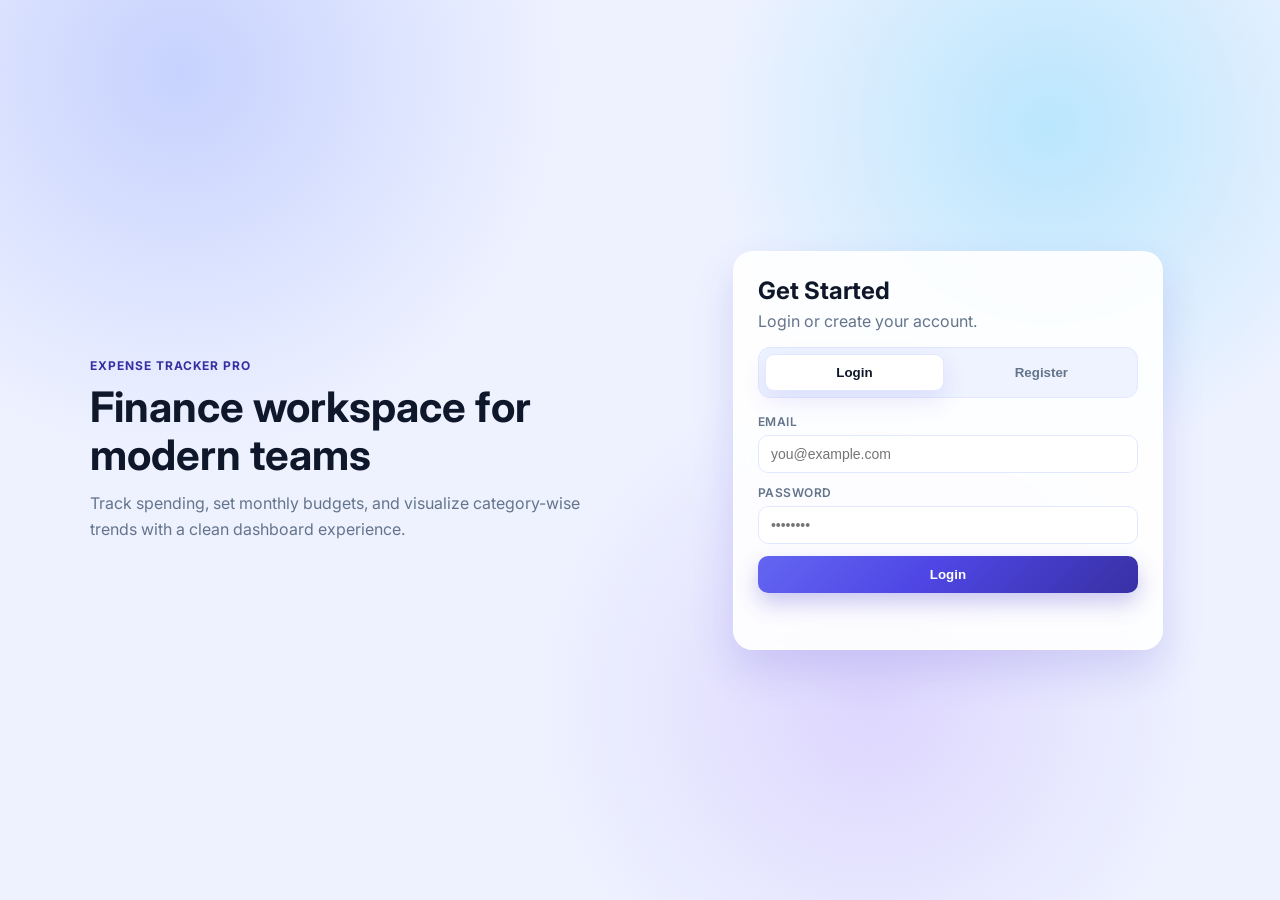
==== commit dee231eb: "commit" ====
--- a/expense-tracker/expense-tracker/src/main/resources/static/index.html
+++ b/expense-tracker/expense-tracker/src/main/resources/static/index.html
@@ -3,214 +3,47 @@
 <head>
     <meta charset="UTF-8">
     <meta name="viewport" content="width=device-width, initial-scale=1.0">
-    <meta name="theme-color" content="#0f172a">
-    <title>ExpenseTracker — Personal finance</title>
+    <title>Expense Tracker Pro - Login</title>
     <link rel="preconnect" href="https://fonts.googleapis.com">
     <link rel="preconnect" href="https://fonts.gstatic.com" crossorigin>
-    <link href="https://fonts.googleapis.com/css2?family=Inter:wght@400;500;600;700&family=Plus+Jakarta+Sans:wght@600;700&display=swap" rel="stylesheet">
+    <link href="https://fonts.googleapis.com/css2?family=Inter:wght@400;500;600;700;800&display=swap" rel="stylesheet">
     <link rel="stylesheet" href="style.css">
 </head>
 <body>
-    <div class="app">
-        <header class="site-header">
-            <div class="site-header__inner">
-                <div class="brand" title="Expense Tracker">
-                    <span class="brand__mark" aria-hidden="true">
-                        <svg width="24" height="24" viewBox="0 0 24 24" fill="none" xmlns="http://www.w3.org/2000/svg" aria-hidden="true">
-                            <path d="M4 6a2 2 0 012-2h12a2 2 0 012 2v12a2 2 0 01-2 2H6a2 2 0 01-2-2V6z" stroke="currentColor" stroke-width="1.75" stroke-linejoin="round"/>
-                            <path d="M8 10h8M8 14h4" stroke="currentColor" stroke-width="1.75" stroke-linecap="round"/>
-                        </svg>
-                    </span>
-                    <div class="brand__text">
-                        <span class="brand__name">ExpenseTracker</span>
-                        <span class="brand__tagline">Clarity for every rupee</span>
-                    </div>
+<div class="auth-page">
+    <div class="auth-grid">
+        <section class="auth-copy">
+            <p class="auth-eyebrow">Expense Tracker Pro</p>
+            <h1>Finance workspace for modern teams</h1>
+            <p class="muted">Track spending, set monthly budgets, and visualize category-wise trends with a clean dashboard experience.</p>
+        </section>
+        <section class="auth-wrap">
+            <div class="auth-card">
+                <h2>Get Started</h2>
+                <p class="muted">Login or create your account.</p>
+                <div class="tabs">
+                    <button class="tab-btn active" data-tab="loginTab">Login</button>
+                    <button class="tab-btn" data-tab="registerTab">Register</button>
                 </div>
-                <nav class="nav" aria-label="Primary">
-                    <button type="button" class="nav-btn active" data-section="expense" title="Add expense">
-                        <span class="nav-btn__ic" aria-hidden="true">
-                            <svg width="18" height="18" viewBox="0 0 24 24" fill="none" stroke="currentColor" stroke-width="2" stroke-linecap="round" stroke-linejoin="round"><path d="M12 5v14M5 12h14"/></svg>
-                        </span>
-                        <span class="nav-btn__txt">Add expense</span>
-                    </button>
-                    <button type="button" class="nav-btn" data-section="table" title="View expenses">
-                        <span class="nav-btn__ic" aria-hidden="true">
-                            <svg width="18" height="18" viewBox="0 0 24 24" fill="none" stroke="currentColor" stroke-width="2" stroke-linecap="round" stroke-linejoin="round"><path d="M3 3h7v7H3zM14 3h7v7h-7zM14 14h7v7h-7zM3 14h7v7H3z"/></svg>
-                        </span>
-                        <span class="nav-btn__txt">View expenses</span>
-                    </button>
-                    <button type="button" class="nav-btn" data-section="category" title="Categories">
-                        <span class="nav-btn__ic" aria-hidden="true">
-                            <svg width="18" height="18" viewBox="0 0 24 24" fill="none" stroke="currentColor" stroke-width="2" stroke-linecap="round" stroke-linejoin="round"><path d="M3 3h6v6H3zM15 3h6v6h-6M10 3h4M10 21h4M3 15h6v6H3M15 15h6v6h-6"/></svg>
-                        </span>
-                        <span class="nav-btn__txt">Categories</span>
-                    </button>
-                    <button type="button" class="nav-btn" data-section="budget" title="Budget">
-                        <span class="nav-btn__ic" aria-hidden="true">
-                            <svg width="18" height="18" viewBox="0 0 24 24" fill="none" stroke="currentColor" stroke-width="2" stroke-linecap="round" stroke-linejoin="round"><rect x="3" y="4" width="18" height="18" rx="2" ry="2"/><path d="M16 2v4M8 2v4M3 10h18"/></svg>
-                        </span>
-                        <span class="nav-btn__txt">Budget</span>
-                    </button>
-                </nav>
+                <div id="loginTab" class="tab-content">
+                    <label>Email</label>
+                    <input id="loginEmail" type="email" placeholder="you@example.com">
+                    <label>Password</label>
+                    <input id="loginPassword" type="password" placeholder="••••••••">
+                    <button class="btn btn-primary" id="loginBtn">Login</button>
+                </div>
+                <div id="registerTab" class="tab-content hidden">
+                    <label>Email</label>
+                    <input id="registerEmail" type="email" placeholder="you@example.com">
+                    <label>Password</label>
+                    <input id="registerPassword" type="password" placeholder="At least 6 characters">
+                    <button class="btn btn-primary" id="registerBtn">Create account</button>
+                </div>
+                <p id="authMessage" class="inline-message"></p>
             </div>
-        </header>
-
-        <main>
-            <div class="hero-wrap">
-                <div class="hero__inner">
-                    <section class="hero" aria-labelledby="page-heading">
-                        <p class="hero__eyebrow">Personal finance</p>
-                        <h1 id="page-heading" class="hero__title">Spending, structured.</h1>
-                        <p class="hero__lede">Categories, transaction history, and monthly budgets in one clear workspace.</p>
-                    </section>
-                </div>
-            </div>
-
-            <div class="page page--main">
-            <div class="container">
-            <div id="expense" class="card card--primary">
-                <div class="card__head">
-                    <span class="card__icon" aria-hidden="true">
-                        <svg width="22" height="22" viewBox="0 0 24 24" fill="none" stroke="currentColor" stroke-width="1.8" stroke-linecap="round" stroke-linejoin="round"><path d="M12 1v22M5 5h3a4 4 0 0010 0h3M5 19h3a4 4 0 0010 0h3"/></svg>
-                    </span>
-                    <div class="card__headtext">
-                        <h2 class="card__title">Add expense</h2>
-                        <p class="card__desc">Enter amount, date, and category. Records attach to user id <strong>1</strong> in this build.</p>
-                    </div>
-                </div>
-                <p class="callout">
-                    <span class="callout__icon" aria-hidden="true">ⓘ</span>
-                    <span>Demo mode: all entries are stored for <strong>user 1</strong> only. Configure auth in a future version for multi-user.</span>
-                </p>
-                <div class="field">
-                    <label for="amount">Amount (₹)</label>
-                    <div class="input-affix input-affix--currency" data-field="amount">
-                        <input
-                            id="amount"
-                            class="input-currency"
-                            type="text"
-                            inputmode="decimal"
-                            autocomplete="off"
-                            placeholder="0.00"
-                        />
-                    </div>
-                </div>
-                <div class="field">
-                    <label for="desc">Description</label>
-                    <input id="desc" type="text" placeholder="e.g. Commute, lunch, textbooks" autocomplete="off">
-                </div>
-                <div class="field-row">
-                    <div class="field">
-                        <label for="expenseDate">Date</label>
-                        <input id="expenseDate" type="date" />
-                    </div>
-                    <div class="field">
-                        <label for="categorySelect">Category</label>
-                        <div class="select-wrap">
-                            <select id="categorySelect" aria-label="Spending category">
-                                <option value="">— Add a category first —</option>
-                            </select>
-                        </div>
-                    </div>
-                </div>
-                <p id="expense-total" class="total-line" aria-live="polite"></p>
-                <button type="button" class="btn btn--primary" onclick="addExpense()">
-                    <span>Save transaction</span>
-                </button>
-                <p id="message" class="message" role="status"></p>
-            </div>
-
-            <div id="table" class="card card--wide card--panel hidden">
-                <div class="card__head">
-                    <span class="card__icon card__icon--muted" aria-hidden="true">
-                        <svg width="22" height="22" viewBox="0 0 24 24" fill="none" stroke="currentColor" stroke-width="1.8"><path d="M4 6h16M4 10h16M4 14h10M4 18h6"/></svg>
-                    </span>
-                    <div class="card__headtext">
-                        <h2 class="card__title">Transaction history</h2>
-                        <p class="card__desc">Newest entries first. Amounts in Indian rupees (₹).</p>
-                    </div>
-                </div>
-                <div class="table-wrap">
-                    <table class="data-table">
-                        <thead>
-                            <tr>
-                                <th scope="col">Date</th>
-                                <th scope="col">Category</th>
-                                <th scope="col" class="th-amount">Amount</th>
-                                <th scope="col">Description</th>
-                            </tr>
-                        </thead>
-                        <tbody id="expenseTable"></tbody>
-                    </table>
-                </div>
-            </div>
-
-            <div id="category" class="card card--wide card--panel hidden">
-                <div class="card__head">
-                    <span class="card__icon" aria-hidden="true">
-                        <svg width="22" height="22" viewBox="0 0 24 24" fill="none" stroke="currentColor" stroke-width="1.8"><path d="M3 3h6v6H3zM15 3h6v6h-6M3 15h6v6H3M12 3v18"/></svg>
-                    </span>
-                    <div class="card__headtext">
-                        <h2 class="card__title">Categories</h2>
-                        <p class="card__desc">Define labels before you log spend—food, travel, fees, and more.</p>
-                    </div>
-                </div>
-                <div class="row">
-                    <div class="field field--grow">
-                        <label for="catName">New category</label>
-                        <input id="catName" type="text" placeholder="Type a name, then add" autocomplete="off">
-                    </div>
-                    <div class="row-action">
-                        <button type="button" class="btn btn--secondary" onclick="addCategory()">Add category</button>
-                    </div>
-                </div>
-                <h3 class="list-heading">Active categories</h3>
-                <ul id="categoryList" class="pill-list"></ul>
-            </div>
-
-            <div id="budget" class="card card--wide card--panel hidden">
-                <div class="card__head">
-                    <span class="card__icon" aria-hidden="true">
-                        <svg width="22" height="22" viewBox="0 0 24 24" fill="none" stroke="currentColor" stroke-width="1.8"><rect x="3" y="4" width="18" height="18" rx="2"/><path d="M3 10h18M8 2v4M16 2v4"/></svg>
-                    </span>
-                    <div class="card__headtext">
-                        <h2 class="card__title">Monthly budget</h2>
-                        <p class="card__desc">Set a cap per calendar month. Compare with actual spend manually or extend with analytics later.</p>
-                    </div>
-                </div>
-                <div class="row">
-                    <div class="field">
-                        <label for="month">Month</label>
-                        <input id="month" type="month" />
-                    </div>
-                    <div class="field">
-                        <label for="budgetAmount">Budget (₹)</label>
-                        <div class="input-affix input-affix--currency" data-field="budget">
-                            <input
-                                id="budgetAmount"
-                                class="input-currency"
-                                type="text"
-                                inputmode="decimal"
-                                autocomplete="off"
-                                placeholder="0.00"
-                            />
-                        </div>
-                    </div>
-                    <div class="row-action">
-                        <button type="button" class="btn btn--primary" onclick="addBudget()">Save budget</button>
-                    </div>
-                </div>
-                <h3 class="list-heading">Saved plans</h3>
-                <ul id="budgetList" class="data-list data-list--boxed"></ul>
-            </div>
-            </div>
-            </div>
-        </main>
-
-        <footer class="site-footer">
-            <p class="site-footer__text">ExpenseTracker · BCA project demo · <span class="site-footer__muted">For presentation and learning only</span></p>
-        </footer>
+        </section>
     </div>
-    <script src="app.js"></script>
+</div>
+<script src="auth.js"></script>
 </body>
 </html>
--- a/expense-tracker/expense-tracker/src/main/resources/static/style.css
+++ b/expense-tracker/expense-tracker/src/main/resources/static/style.css
@@ -1,941 +1,185 @@
-/* ExpenseTracker — professional UI (v2) */
-:root {
-    --ink: #0f172a;
-    --ink-muted: #475569;
-    --ink-soft: #94a3b8;
-    --surface: #ffffff;
-    --surface-2: #f8fafc;
-    --surface-3: #f1f5f9;
-    --border: #e2e8f0;
-    --border-strong: #cbd5e1;
-    --accent: #0e7490;
-    --accent-hover: #0d9488;
-    --accent-weak: #ccfbf1;
-    --accent-fg: #0d3d3d;
-    --indigo: #4f46e5;
-    --success: #047857;
-    --error: #b91c1c;
-    --font-sans: "Inter", system-ui, -apple-system, "Segoe UI", sans-serif;
-    --font-display: "Plus Jakarta Sans", var(--font-sans);
-    --shadow-xs: 0 1px 2px rgba(15, 23, 42, 0.04);
-    --shadow-sm: 0 1px 3px rgba(15, 23, 42, 0.06);
-    --shadow-md: 0 4px 6px -1px rgba(15, 23, 42, 0.08), 0 2px 4px -2px rgba(15, 23, 42, 0.04);
-    --shadow-lg: 0 20px 25px -5px rgba(15, 23, 42, 0.07), 0 8px 10px -6px rgba(15, 23, 42, 0.05);
-    --r-sm: 6px;
-    --r-md: 10px;
-    --r-lg: 14px;
-    --r-xl: 18px;
-    --max: 920px;
-}
-
-*,
-*::before,
-*::after {
-    box-sizing: border-box;
-}
-
-html {
-    -webkit-text-size-adjust: 100%;
-}
-
-::selection {
-    background: #99f6e4;
-    color: var(--ink);
-}
-
-body {
-    margin: 0;
-    min-height: 100vh;
-    font-family: var(--font-sans);
-    font-size: 15px;
-    line-height: 1.55;
-    color: var(--ink);
-    background: var(--surface-3);
-    color-scheme: only light;
-}
-
-.app {
-    min-height: 100vh;
-    display: flex;
-    flex-direction: column;
-}
-
-/* ——— Header ——— */
-.site-header {
-    position: sticky;
-    top: 0;
-    z-index: 200;
-    background: var(--surface);
-    border-bottom: 1px solid var(--border);
-    box-shadow: var(--shadow-xs);
-}
-
-.site-header__inner {
-    max-width: 1120px;
-    margin: 0 auto;
-    padding: 0.75rem 1.5rem;
-    display: flex;
-    flex-wrap: wrap;
-    align-items: center;
-    justify-content: space-between;
-    gap: 1rem;
-}
-
-.brand {
-    display: flex;
-    align-items: center;
-    gap: 0.75rem;
-    min-width: 0;
-}
-
-.brand__mark {
-    display: flex;
-    align-items: center;
-    justify-content: center;
-    width: 2.75rem;
-    height: 2.75rem;
-    border-radius: var(--r-md);
-    background: linear-gradient(145deg, #0d9488 0%, #0e7490 50%, #155e75 100%);
-    color: #f0fdfa;
-    box-shadow: 0 2px 8px rgba(14, 116, 144, 0.4), inset 0 1px 0 rgba(255, 255, 255, 0.15);
-    flex-shrink: 0;
-}
-
-.brand__text {
-    display: flex;
-    flex-direction: column;
-    gap: 0.05rem;
-    min-width: 0;
-}
-
-.brand__name {
-    font-family: var(--font-display);
-    font-weight: 700;
-    font-size: 1.1rem;
-    letter-spacing: -0.03em;
-    color: var(--ink);
-    line-height: 1.2;
-}
-
-.brand__tagline {
-    font-size: 0.72rem;
-    font-weight: 500;
-    color: var(--ink-muted);
-    letter-spacing: 0.02em;
-    text-transform: uppercase;
-}
-
-.nav {
-    display: flex;
-    flex-wrap: wrap;
-    gap: 0.35rem;
-    align-items: center;
-}
-
-.nav-btn {
-    display: inline-flex;
-    align-items: center;
-    justify-content: center;
-    gap: 0.4rem;
-    padding: 0.4rem 0.75rem;
-    border: 1px solid transparent;
-    border-radius: var(--r-sm);
-    background: transparent;
-    color: var(--ink-muted);
-    font: inherit;
-    font-size: 0.8125rem;
-    font-weight: 500;
-    cursor: pointer;
-    transition: color 0.16s, background 0.16s, border-color 0.16s, box-shadow 0.16s;
-}
-
-.nav-btn__ic {
-    display: flex;
-    opacity: 0.85;
-}
-
-.nav-btn__txt {
-    white-space: nowrap;
-}
-
-.nav-btn:hover {
-    background: var(--surface-2);
-    color: var(--ink);
-    border-color: var(--border);
-}
-
-.nav-btn:focus-visible {
-    outline: 2px solid var(--accent);
-    outline-offset: 2px;
-}
-
-.nav-btn.active {
-    background: var(--ink);
-    color: #fff;
-    border-color: var(--ink);
-    box-shadow: var(--shadow-sm);
-}
-
-.nav-btn.active .nav-btn__ic {
-    opacity: 1;
-    color: #fff;
-}
-
-@media (max-width: 700px) {
-    .nav-btn__txt {
-        display: none;
-    }
-    .nav-btn {
-        padding: 0.55rem 0.65rem;
-    }
-    .nav-btn__ic {
-        width: 20px;
-        height: 20px;
-    }
-    .nav-btn__ic svg {
-        width: 20px;
-        height: 20px;
-    }
-}
-
-/* ——— Hero (full-bleed) ——— */
-.hero-wrap {
-    background: linear-gradient(155deg, #0f172a 0%, #134e4a 48%, #0d9488 100%);
-    color: #fff;
-    padding: 0 1rem 2.25rem;
-    position: relative;
-    overflow: hidden;
-}
-
-.hero-wrap::after {
-    content: "";
-    position: absolute;
-    inset: 0;
-    background: radial-gradient(ellipse 80% 60% at 100% 0%, rgba(255, 255, 255, 0.08), transparent 55%);
-    pointer-events: none;
-}
-
-.hero__inner {
-    max-width: 1120px;
-    margin: 0 auto;
-    position: relative;
-    z-index: 1;
-}
-
-.hero {
-    padding: 0.5rem 0.25rem 0;
-    max-width: 38rem;
-}
-
-.hero__eyebrow {
-    margin: 0 0 0.4rem;
-    font-size: 0.7rem;
-    font-weight: 600;
-    letter-spacing: 0.14em;
-    text-transform: uppercase;
-    color: rgba(255, 255, 255, 0.6);
-}
-
-.hero__title {
-    font-family: var(--font-display);
-    font-size: clamp(1.75rem, 4vw, 2.1rem);
-    font-weight: 700;
-    letter-spacing: -0.035em;
-    line-height: 1.15;
-    margin: 0 0 0.6rem;
-    text-wrap: balance;
-    color: #fff;
-}
-
-.hero__lede {
-    margin: 0;
-    font-size: 1rem;
-    line-height: 1.55;
-    color: rgba(255, 255, 255, 0.78);
-    max-width: 32rem;
-}
-
-/* ——— Main + cards ——— */
-.page--main {
-    max-width: 1120px;
-    margin: 0 auto;
-    padding: 0 1.5rem 3.5rem;
-    flex: 1;
-    margin-top: -1.25rem;
-    position: relative;
-    z-index: 2;
-}
-
-.container {
-    display: flex;
-    flex-direction: column;
-    gap: 0;
-    align-items: center;
-}
-
-/* Cards */
-.card {
-    width: 100%;
-    max-width: 460px;
-    background: var(--surface);
-    border: 1px solid var(--border);
-    border-radius: var(--r-xl);
-    padding: 1.75rem 1.6rem 1.5rem;
-    box-shadow: var(--shadow-lg);
-    margin: 0 auto 1.5rem;
-    position: relative;
-}
-
-.card::before {
-    content: "";
-    position: absolute;
-    top: 0;
-    left: 1.6rem;
-    right: 1.6rem;
-    height: 3px;
-    border-radius: 0 0 3px 3px;
-    background: linear-gradient(90deg, #0d9488, #06b6d4);
-    opacity: 0.85;
-}
-
-.card--primary::before {
-    left: 0;
-    right: 0;
-    width: 100%;
-    height: 4px;
-    border-radius: var(--r-xl) var(--r-xl) 0 0;
-}
-
-.card--wide {
-    max-width: var(--max);
-}
-
-.card--panel {
-    border-radius: var(--r-lg);
-    padding: 1.5rem 1.5rem 1.4rem;
-}
-
-.card--panel::before {
-    left: 0;
-    right: 0;
-    top: 0;
-    width: 100%;
-    height: 2px;
-    background: linear-gradient(90deg, #cbd5e1, #e2e8f0);
-    opacity: 0.7;
-    border-radius: 0;
-}
-
-.card__head {
-    display: flex;
-    align-items: flex-start;
-    gap: 0.85rem;
-    margin-bottom: 1.15rem;
-    padding-bottom: 0;
-    border-bottom: 0;
-}
-
-.card__headtext {
-    min-width: 0;
-    flex: 1;
-}
-
-.card__icon {
-    display: flex;
-    align-items: center;
-    justify-content: center;
-    width: 2.4rem;
-    height: 2.4rem;
-    border-radius: var(--r-md);
-    background: #ccfbf1;
-    color: #0f766e;
-    flex-shrink: 0;
-    border: 1px solid rgba(13, 148, 136, 0.2);
-}
-
-.card__icon--muted {
-    background: var(--surface-2);
-    color: var(--ink-muted);
-    border-color: var(--border);
-}
-
-.card__title {
-    font-family: var(--font-display);
-    font-size: 1.15rem;
-    font-weight: 700;
-    letter-spacing: -0.025em;
-    color: var(--ink);
-    line-height: 1.2;
-    margin: 0 0 0.3rem;
-}
-
-.card__desc {
-    margin: 0;
-    font-size: 0.875rem;
-    color: var(--ink-muted);
-    line-height: 1.45;
-}
-
-.callout {
-    display: flex;
-    gap: 0.6rem;
-    align-items: flex-start;
-    font-size: 0.8125rem;
-    line-height: 1.5;
-    color: var(--ink-muted);
-    background: linear-gradient(180deg, #f0fdfa 0%, #f8fafc 100%);
-    border: 1px solid #99f6e4;
-    border-radius: var(--r-md);
-    padding: 0.7rem 0.85rem;
-    margin: 0 0 1.1rem;
-}
-
-.callout__icon {
-    font-size: 0.95rem;
-    line-height: 1.4;
-    flex-shrink: 0;
-    opacity: 0.7;
-}
-
-.callout strong {
-    color: #0d9488;
-    font-weight: 600;
-}
-
-.field {
-    margin-bottom: 0.1rem;
-}
-
-.field label {
-    display: block;
-    font-size: 0.75rem;
-    font-weight: 600;
-    text-transform: uppercase;
-    letter-spacing: 0.04em;
-    color: var(--ink-muted);
-    margin-bottom: 0.55rem;
-    margin-top: 0.1rem;
-}
-
-.field-row {
-    display: flex;
-    flex-wrap: wrap;
-    gap: 0 1rem;
-    margin-bottom: 0.1rem;
-}
-
-.field-row .field {
-    flex: 1 1 12rem;
-    min-width: 0;
-    margin-bottom: 0.25rem;
-}
-
-.field--grow {
-    flex: 1 1 200px;
-    min-width: 0;
-    margin-bottom: 0;
-}
-
-/* Currency: one unified field (no native spinners — use type="text" + inputmode) */
-.input-affix--currency {
-    position: relative;
-    display: flex;
-    align-items: stretch;
-    min-height: 2.6rem;
-    margin: 0 0 0.75rem;
-    border: 1px solid var(--border);
-    border-radius: var(--r-md);
-    background: #fff;
-    box-shadow: 0 1px 0 rgba(15, 23, 42, 0.04);
-    transition: border-color 0.16s, box-shadow 0.16s, background 0.16s;
-    overflow: hidden;
-}
-
-.input-affix--currency:hover {
-    border-color: #cbd5e1;
-}
-
-.input-affix--currency:focus-within {
-    border-color: #0d9488;
-    background: #fff;
-    box-shadow: 0 0 0 3px rgba(13, 148, 136, 0.22);
-}
-
-.input-affix--currency::before {
-    content: "₹";
-    position: absolute;
-    left: 0.9rem;
-    top: 50%;
-    transform: translateY(-50%);
-    font-size: 0.9rem;
-    font-weight: 600;
-    color: #0f766e;
-    pointer-events: none;
-    z-index: 1;
-    line-height: 1;
-}
-
-.input-affix--currency .input-currency,
-.input-affix--currency input {
-    width: 100%;
-    min-height: 2.45rem;
-    margin: 0 !important;
-    padding: 0.5rem 0.75rem 0.5rem 2.05rem !important;
-    border: none !important;
-    border-radius: var(--r-md);
-    background: transparent !important;
-    font: inherit;
-    font-size: 0.95rem;
-    font-weight: 500;
-    font-variant-numeric: tabular-nums;
-    line-height: 1.4;
-    color: var(--ink);
-    box-shadow: none !important;
-}
-
-.input-affix--currency input:focus,
-.input-affix--currency .input-currency:focus {
-    outline: none;
-}
-
-.input-affix--currency input::placeholder {
-    color: #94a3b8;
-    font-weight: 400;
-}
-
-/* If any <input type="number"> remains, hide steppers (Chrome / Firefox) */
-input[type="number"]::-webkit-outer-spin-button,
-input[type="number"]::-webkit-inner-spin-button {
-    -webkit-appearance: none;
-    margin: 0;
-}
-
-input[type="number"] {
-    -moz-appearance: textfield;
-    appearance: textfield;
-}
-
-input[type="text"],
-input[type="number"],
-input[type="date"],
-input[type="month"],
-select {
-    width: 100%;
-    padding: 0.6rem 0.75rem;
-    margin: 0 0 0.65rem;
-    border: 1px solid var(--border);
-    border-radius: var(--r-sm);
-    font: inherit;
-    font-size: 0.9rem;
-    color: var(--ink);
-    background: var(--surface-2);
-    transition: border-color 0.15s, box-shadow 0.15s, background 0.15s;
-}
-
-input:hover,
-select:hover {
-    border-color: var(--border-strong);
-    background: var(--surface);
-}
-
-input::placeholder,
-select:invalid {
-    color: #94a3b8;
-}
-
-input:focus,
-select:focus {
-    outline: none;
-    border-color: var(--accent);
-    background: #fff;
-    box-shadow: 0 0 0 3px rgba(14, 116, 144, 0.18);
-}
-
-/* Native select: custom chevron */
-.select-wrap {
-    position: relative;
-    margin: 0 0 0.65rem;
-}
-
-.select-wrap::after {
-    content: "";
-    position: absolute;
-    right: 0.7rem;
-    top: 50%;
-    width: 0.45rem;
-    height: 0.45rem;
-    border-right: 2px solid var(--ink-soft);
-    border-bottom: 2px solid var(--ink-soft);
-    transform: translateY(-65%) rotate(45deg);
-    pointer-events: none;
-    opacity: 0.6;
-}
-
-.select-wrap select {
-    margin-bottom: 0;
-    margin: 0;
-    appearance: none;
-    -webkit-appearance: none;
-    padding-right: 2.25rem;
-    cursor: pointer;
-}
-
-/* ——— Buttons ——— */
-button.btn {
-    width: 100%;
-}
-
-button.btn--primary {
-    display: flex;
-    align-items: center;
-    justify-content: center;
-    gap: 0.5rem;
-    margin-top: 0.35rem;
-    padding: 0.7rem 1.15rem;
-    border: 1px solid #0f766e;
-    border-radius: var(--r-md);
-    background: linear-gradient(180deg, #14b8a6 0%, #0d9488 100%);
-    color: #fff;
-    font: inherit;
-    font-weight: 600;
-    font-size: 0.9rem;
-    letter-spacing: 0.01em;
-    cursor: pointer;
-    box-shadow: 0 1px 2px rgba(13, 148, 136, 0.25), inset 0 1px 0 rgba(255, 255, 255, 0.2);
-    transition: filter 0.16s, transform 0.12s, box-shadow 0.16s;
-}
-
-button.btn--primary:hover {
-    filter: brightness(1.04);
-    box-shadow: 0 4px 12px rgba(13, 148, 136, 0.35);
-}
-
-button.btn--primary:active {
-    transform: translateY(1px);
-}
-
-button.btn--primary:focus-visible {
-    outline: 2px solid #0d9488;
-    outline-offset: 2px;
-}
-
-button.btn--secondary {
-    margin-top: 0;
-    padding: 0.65rem 1.1rem;
-    border: 1px solid var(--border);
-    border-radius: var(--r-md);
-    background: var(--surface);
-    color: var(--ink);
-    font: inherit;
-    font-weight: 600;
-    font-size: 0.88rem;
-    cursor: pointer;
-    box-shadow: var(--shadow-xs);
-    transition: background 0.15s, border-color 0.15s;
-}
-
-button.btn--secondary:hover {
-    background: var(--surface-2);
-    border-color: var(--border-strong);
-}
-
-.row {
-    display: flex;
-    flex-wrap: wrap;
-    gap: 0.9rem 1.2rem;
-    align-items: flex-end;
-    margin-top: 0.25rem;
-}
-
-.row > .field,
-.row > div:not(.row-action) {
-    flex: 1 1 160px;
-    min-width: 0;
-}
-
-.row-action {
-    flex: 0 0 auto;
-    padding-bottom: 0.18rem;
-}
-
-.row-action .btn--secondary,
-.row-action .btn--primary {
-    width: auto;
-    min-width: 7.5rem;
-    margin-top: 0;
-    padding: 0.6rem 1.2rem;
-}
-
-#category .row-action {
-    display: flex;
-    align-items: flex-end;
-}
-
-#category .row-action .btn--secondary {
-    min-height: 2.4rem;
-}
-
-.message {
-    min-height: 1.35em;
-    margin: 0.7rem 0 0;
-    font-size: 0.86rem;
-    font-weight: 500;
-    color: var(--success);
-}
-
-.message-error {
-    color: var(--error);
-}
-
-.total-line {
-    font-size: 0.85rem;
-    line-height: 1.5;
-    color: var(--ink);
-    background: var(--surface-2);
-    border: 1px solid var(--border);
-    border-radius: var(--r-md);
-    padding: 0.6rem 0.85rem;
-    margin: 0.1rem 0 0.55rem;
-}
-
-.total-line:empty {
-    display: none;
-}
-
-.hidden {
-    display: none !important;
-}
-
-/* ——— Table ——— */
-.table-wrap {
-    border: 1px solid var(--border);
-    border-radius: var(--r-md);
-    overflow: auto;
-    -webkit-overflow-scrolling: touch;
-    background: var(--surface-2);
-    max-height: min(70vh, 520px);
-    box-shadow: inset 0 0 0 1px rgba(255, 255, 255, 0.6);
-}
-
-.data-table {
-    width: 100%;
-    min-width: 480px;
-    border-collapse: collapse;
-    font-size: 0.86rem;
-}
-
-.data-table th,
-.data-table td {
-    padding: 0.7rem 0.85rem;
-    text-align: left;
-    border-bottom: 1px solid var(--border);
-    white-space: nowrap;
-}
-
-.data-table th {
-    text-align: left;
-    font-size: 0.65rem;
-    font-weight: 700;
-    text-transform: uppercase;
-    letter-spacing: 0.1em;
-    color: var(--ink-soft);
-    background: var(--surface);
-    position: sticky;
-    top: 0;
-    z-index: 1;
-    box-shadow: 0 1px 0 var(--border);
-}
-
-.data-table .th-amount {
-    text-align: right;
-}
-
-.data-table td:nth-child(3) {
-    text-align: right;
-}
-
-.data-table tbody tr {
-    background: #fff;
-    transition: background 0.1s;
-}
-
-.data-table tbody tr:hover {
-    background: #f8fafc;
-}
-
-.data-table tbody tr:last-child td {
-    border-bottom: none;
-}
-
-.data-table td:nth-child(1) {
-    font-variant-numeric: tabular-nums;
-    color: var(--ink-muted);
-    font-size: 0.84rem;
-    font-weight: 500;
-}
-
-.data-table td:nth-child(2) {
-    font-weight: 500;
-    color: var(--ink);
-}
-
-.data-table td:nth-child(3) {
-    font-weight: 700;
-    font-variant-numeric: tabular-nums;
-    color: #0d9488;
-    font-size: 0.9rem;
-    font-family: var(--font-display);
-}
-
-.data-table th:last-child,
-.data-table td:last-child {
-    white-space: normal;
-    min-width: 9rem;
-}
-
-.data-table .empty {
-    text-align: center;
-    color: var(--ink-muted);
-    white-space: normal;
-    padding: 2.25rem 1rem;
-    background: #fff;
-}
-
-/* ——— Lists ——— */
-.list-heading {
-    font-size: 0.68rem;
-    font-weight: 700;
-    text-transform: uppercase;
-    letter-spacing: 0.1em;
-    color: var(--ink-soft);
-    margin: 1.35rem 0 0.5rem;
-}
-
-ul.pill-list {
-    list-style: none;
-    margin: 0;
-    padding: 0;
-    display: flex;
-    flex-wrap: wrap;
-    gap: 0.4rem;
-}
-
-.pill {
-    display: inline-flex;
-    align-items: center;
-    padding: 0.38rem 0.8rem;
-    background: #fff;
-    border: 1px solid var(--border);
-    border-radius: 999px;
-    font-size: 0.84rem;
-    font-weight: 500;
-    color: var(--ink);
-    box-shadow: var(--shadow-xs);
-}
-
-ul.data-list {
-    list-style: none;
-    margin: 0.2rem 0 0;
-    padding: 0;
-}
-
-.data-list--boxed {
-    display: flex;
-    flex-direction: column;
-    gap: 0.4rem;
-}
-
-.data-list--boxed li {
-    position: relative;
-    padding: 0.65rem 0.85rem 0.65rem 1.05rem;
-    background: var(--surface-2);
-    border: 1px solid var(--border);
-    border-radius: var(--r-md);
-    font-weight: 500;
-    font-size: 0.88rem;
-    font-variant-numeric: tabular-nums;
-    line-height: 1.4;
-    color: var(--ink);
-    box-shadow: var(--shadow-xs);
-}
-
-.data-list--boxed li::before {
-    content: "";
-    position: absolute;
-    left: 0.4rem;
-    top: 0.45rem;
-    bottom: 0.45rem;
-    width: 3px;
-    border-radius: 2px;
-    background: linear-gradient(180deg, #0d9488, #0e7490);
-}
-
-.empty-inline {
-    list-style: none;
-    padding: 0.8rem 0.5rem !important;
-    text-align: center;
-    color: var(--ink-muted) !important;
-    font-size: 0.88rem;
-    font-weight: 500;
-    border: 1px dashed var(--border) !important;
-    background: var(--surface) !important;
-    border-radius: var(--r-md) !important;
-}
-
-.data-list--boxed .empty-inline::before {
-    display: none;
-}
-
-#budget .data-list--boxed .empty-inline::before {
-    display: none;
-}
-
-/* ——— Footer ——— */
-.site-footer {
-    margin-top: auto;
-    padding: 1.1rem 1.5rem 1.4rem;
-    border-top: 1px solid var(--border);
-    background: #fff;
-}
-
-.site-footer__text {
-    max-width: 1120px;
-    margin: 0 auto;
-    text-align: center;
-    font-size: 0.75rem;
-    color: var(--ink-muted);
-    letter-spacing: 0.02em;
-}
-
-.site-footer__muted {
-    color: var(--ink-soft);
-}
-
-/* ——— A11y & motion ——— */
-@media (prefers-reduced-motion: reduce) {
-    *,
-    *::before,
-    *::after {
-        transition: none !important;
-    }
-}
-
-@media (max-width: 600px) {
-    .page--main {
-        padding: 0 1rem 2.5rem;
-    }
-
-    .card {
-        padding: 1.4rem 1.15rem 1.2rem;
-        border-radius: var(--r-lg);
-    }
-
-    .data-table {
-        min-width: 100%;
-    }
-
-    .data-table th,
-    .data-table td {
-        padding: 0.6rem 0.55rem;
-    }
-}
+:root {
+    --bg: #eef2ff;
+    --surface: #ffffff;
+    --surface-soft: #f7f9ff;
+    --border: #e2e8ff;
+    --text: #0f172a;
+    --muted: #64748b;
+    --primary: #4f46e5;
+    --primary-dark: #3730a3;
+    --primary-soft: #e0e7ff;
+    --danger-bg: #fef2f2;
+    --danger-text: #b91c1c;
+    --success-bg: #ecfdf3;
+    --success-text: #166534;
+    --shadow-sm: 0 10px 24px rgba(79, 70, 229, 0.12);
+    --shadow-md: 0 20px 42px rgba(67, 56, 202, 0.16);
+}
+
+* { box-sizing: border-box; }
+body {
+    margin: 0;
+    font-family: Inter, sans-serif;
+    color: var(--text);
+    background: radial-gradient(circle at 14% 8%, #c7d2fe 0%, transparent 28%),
+        radial-gradient(circle at 82% 14%, #bae6fd 0%, transparent 26%),
+        radial-gradient(circle at 68% 78%, #ddd6fe 0%, transparent 30%), var(--bg);
+}
+
+.hidden { display: none !important; }
+h1, h2, h3, h4, p { margin: 0; }
+.muted { color: var(--muted); }
+
+/* Auth */
+.auth-page { min-height: 100vh; display: grid; place-items: center; padding: 24px; }
+.auth-grid { width: min(1100px, 100%); display: grid; grid-template-columns: 1.1fr 0.9fr; gap: 24px; align-items: center; }
+.auth-copy h1 { font-size: 42px; line-height: 1.15; margin-bottom: 12px; }
+.auth-copy .muted { font-size: 16px; line-height: 1.6; max-width: 520px; }
+.auth-eyebrow { color: var(--primary-dark); text-transform: uppercase; letter-spacing: 0.08em; font-size: 12px; font-weight: 700; margin-bottom: 10px; }
+.auth-wrap { display: flex; justify-content: center; }
+.auth-card {
+    width: min(430px, 100%);
+    background: rgba(255,255,255,0.9);
+    border: 1px solid rgba(255,255,255,0.85);
+    backdrop-filter: blur(12px);
+    border-radius: 20px;
+    box-shadow: var(--shadow-md);
+    padding: 24px;
+}
+.auth-card h2 { margin-bottom: 6px; }
+.tabs { display: flex; gap: 8px; margin: 16px 0; background: #eef3ff; border: 1px solid var(--border); border-radius: 12px; padding: 6px; }
+.tab-btn { flex: 1; border: 1px solid transparent; background: transparent; border-radius: 9px; padding: 10px; font-weight: 600; color: var(--muted); cursor: pointer; }
+.tab-btn.active { background: var(--surface); color: var(--text); border-color: var(--border); box-shadow: var(--shadow-sm); }
+
+/* Shared form */
+label { display: block; margin: 12px 0 6px; font-size: 12px; color: var(--muted); text-transform: uppercase; letter-spacing: 0.04em; font-weight: 600; }
+input, select {
+    width: 100%;
+    border: 1px solid var(--border);
+    border-radius: 10px;
+    padding: 10px 12px;
+    font-size: 14px;
+    background: var(--surface);
+}
+input:focus, select:focus { outline: none; border-color: #a5b4fc; box-shadow: 0 0 0 4px rgba(79,70,229,0.14); }
+
+.btn { border: none; border-radius: 10px; padding: 11px 14px; font-weight: 600; cursor: pointer; }
+.btn-primary {
+    margin-top: 12px; width: 100%;
+    color: #fff;
+    background: linear-gradient(135deg, #6366f1 0%, #4f46e5 45%, #3730a3 100%);
+    box-shadow: 0 10px 22px rgba(67,56,202,0.28);
+}
+.btn-secondary { background: var(--surface); border: 1px solid var(--border); color: var(--text); }
+.inline-message { min-height: 22px; margin-top: 10px; color: var(--danger-text); font-size: 13px; }
+
+/* App shell */
+.page-shell { width: min(1280px, calc(100% - 28px)); margin: 16px auto; }
+.app-layout { display: flex; gap: 18px; }
+.sidebar {
+    width: 250px; min-height: calc(100vh - 32px);
+    position: sticky; top: 16px;
+    background: rgba(255,255,255,0.86);
+    border: 1px solid rgba(255,255,255,0.8);
+    backdrop-filter: blur(10px);
+    border-radius: 22px;
+    box-shadow: var(--shadow-md);
+    padding: 16px;
+    display: flex; flex-direction: column;
+}
+.brand-wrap { display: flex; gap: 10px; align-items: center; padding: 8px; }
+.brand-icon {
+    width: 40px; height: 40px; border-radius: 12px; display: grid; place-items: center; color: #fff;
+    background: linear-gradient(135deg, #6366f1, #4338ca);
+}
+.brand-title { font-size: 16px; font-weight: 700; }
+.brand-sub { color: var(--muted); font-size: 11px; margin-top: 2px; }
+.sidebar-nav { margin-top: 14px; display: flex; flex-direction: column; gap: 7px; }
+.nav-link {
+    display: block; text-decoration: none;
+    border: 1px solid transparent; border-radius: 10px; padding: 11px 12px;
+    color: var(--muted); font-weight: 600;
+}
+.nav-link:hover { color: var(--text); background: #eef3ff; }
+.nav-link.active { background: var(--primary-soft); color: #312e81; border-color: #c7d2fe; box-shadow: 0 8px 18px rgba(79,70,229,0.12); }
+.sidebar-foot { margin-top: auto; padding: 10px 8px 2px; border-top: 1px solid var(--border); }
+.sidebar-foot .muted { margin-bottom: 8px; font-size: 12px; }
+
+.main-panel { flex: 1; min-width: 0; }
+.topbar {
+    background: linear-gradient(130deg, #1e1b4b 0%, #312e81 50%, #4338ca 100%);
+    color: #fff; border-radius: 20px; box-shadow: var(--shadow-md);
+    padding: 18px 20px; margin-bottom: 16px;
+    display: flex; justify-content: space-between; align-items: center;
+}
+.topbar-kicker { color: #c7d2fe; text-transform: uppercase; font-size: 11px; letter-spacing: 0.08em; font-weight: 700; margin-bottom: 2px; }
+.topbar-title h2 { font-size: 28px; letter-spacing: -0.02em; }
+.status-chip { font-size: 12px; border-radius: 999px; background: rgba(255,255,255,0.16); border: 1px solid rgba(255,255,255,0.2); color: #e0e7ff; padding: 7px 12px; }
+
+.section-card {
+    background: rgba(255,255,255,0.85); border-radius: 20px;
+    border: 1px solid rgba(255,255,255,0.78); backdrop-filter: blur(10px);
+    box-shadow: var(--shadow-md); padding: 20px; margin-bottom: 16px;
+}
+.section-head { margin-bottom: 14px; }
+.section-head p { margin-top: 6px; }
+
+.row { display: grid; grid-template-columns: repeat(auto-fit, minmax(210px, 1fr)); gap: 12px; }
+.cards-4 { grid-template-columns: repeat(4, minmax(0, 1fr)); }
+
+.summary-card {
+    border: 1px solid #e0e7ff; border-radius: 14px; padding: 15px;
+    background: linear-gradient(180deg, #fff 0%, #f5f7ff 100%);
+}
+.summary-card p { color: var(--muted); font-size: 12px; text-transform: uppercase; letter-spacing: 0.05em; font-weight: 600; }
+.summary-card h3 { margin-top: 7px; font-size: 26px; letter-spacing: -0.02em; }
+
+.progress-wrap { margin: 16px 0 8px; }
+.progress-wrap label { color: var(--muted); font-size: 13px; }
+.progress-bar { width: 100%; height: 10px; margin-top: 8px; background: #e2e8f0; border-radius: 999px; overflow: hidden; }
+.progress-fill { height: 100%; width: 0; background: linear-gradient(90deg, #818cf8, #4f46e5); transition: width 0.3s ease; }
+
+.charts-row { margin-top: 18px; grid-template-columns: 1.2fr 1fr; }
+.chart-card { background: rgba(248,250,255,0.9); border-radius: 14px; border: 1px solid var(--border); padding: 14px; min-height: 320px; }
+.chart-card h4 { margin-bottom: 10px; }
+.chart-card canvas { max-height: 260px; }
+
+.warning-banner { background: var(--danger-bg); color: var(--danger-text); border: 1px solid #fecaca; border-radius: 12px; padding: 12px 14px; margin-bottom: 14px; font-weight: 600; }
+
+.table-wrap { overflow: auto; border: 1px solid #e2e8ff; border-radius: 12px; }
+table { width: 100%; min-width: 640px; border-collapse: collapse; }
+th, td { border-bottom: 1px solid var(--border); padding: 11px 12px; text-align: left; font-size: 14px; }
+th { color: var(--muted); font-size: 12px; text-transform: uppercase; letter-spacing: 0.04em; background: #f5f7ff; }
+tbody tr:hover { background: #f3f4ff; }
+
+.chip-list, .list-box { list-style: none; margin: 16px 0 0; padding: 0; display: flex; gap: 8px; flex-wrap: wrap; }
+.chip-list li { border: 1px solid #dbe3ff; border-radius: 999px; padding: 8px 12px; background: #f5f7ff; font-size: 13px; }
+.list-box li { width: 100%; border: 1px solid #dbe3ff; border-radius: 10px; padding: 10px 12px; background: #f5f7ff; }
+
+.action-field { display: flex; align-items: end; }
+.action-field .btn { width: 100%; }
+
+.toast {
+    position: fixed; right: 18px; bottom: 18px; z-index: 999;
+    background: var(--success-bg); color: var(--success-text);
+    border: 1px solid #86efac; border-radius: 10px; padding: 10px 14px;
+    box-shadow: 0 14px 28px rgba(15,23,42,0.18);
+}
+
+@media (max-width: 960px) {
+    .auth-grid { grid-template-columns: 1fr; }
+    .auth-copy { text-align: center; }
+    .auth-copy .muted { margin-inline: auto; }
+    .app-layout { flex-direction: column; }
+    .sidebar { width: 100%; min-height: auto; position: static; }
+    .sidebar-nav { flex-direction: row; flex-wrap: wrap; }
+    .sidebar-nav .nav-link { flex: 1 1 calc(50% - 8px); }
+    .cards-4 { grid-template-columns: repeat(2, minmax(0, 1fr)); }
+    .charts-row { grid-template-columns: 1fr; }
+}
+
+@media (max-width: 600px) {
+    .sidebar-nav .nav-link { flex: 1 1 100%; }
+    .cards-4 { grid-template-columns: 1fr; }
+    .topbar { flex-direction: column; align-items: flex-start; gap: 8px; }
+}
